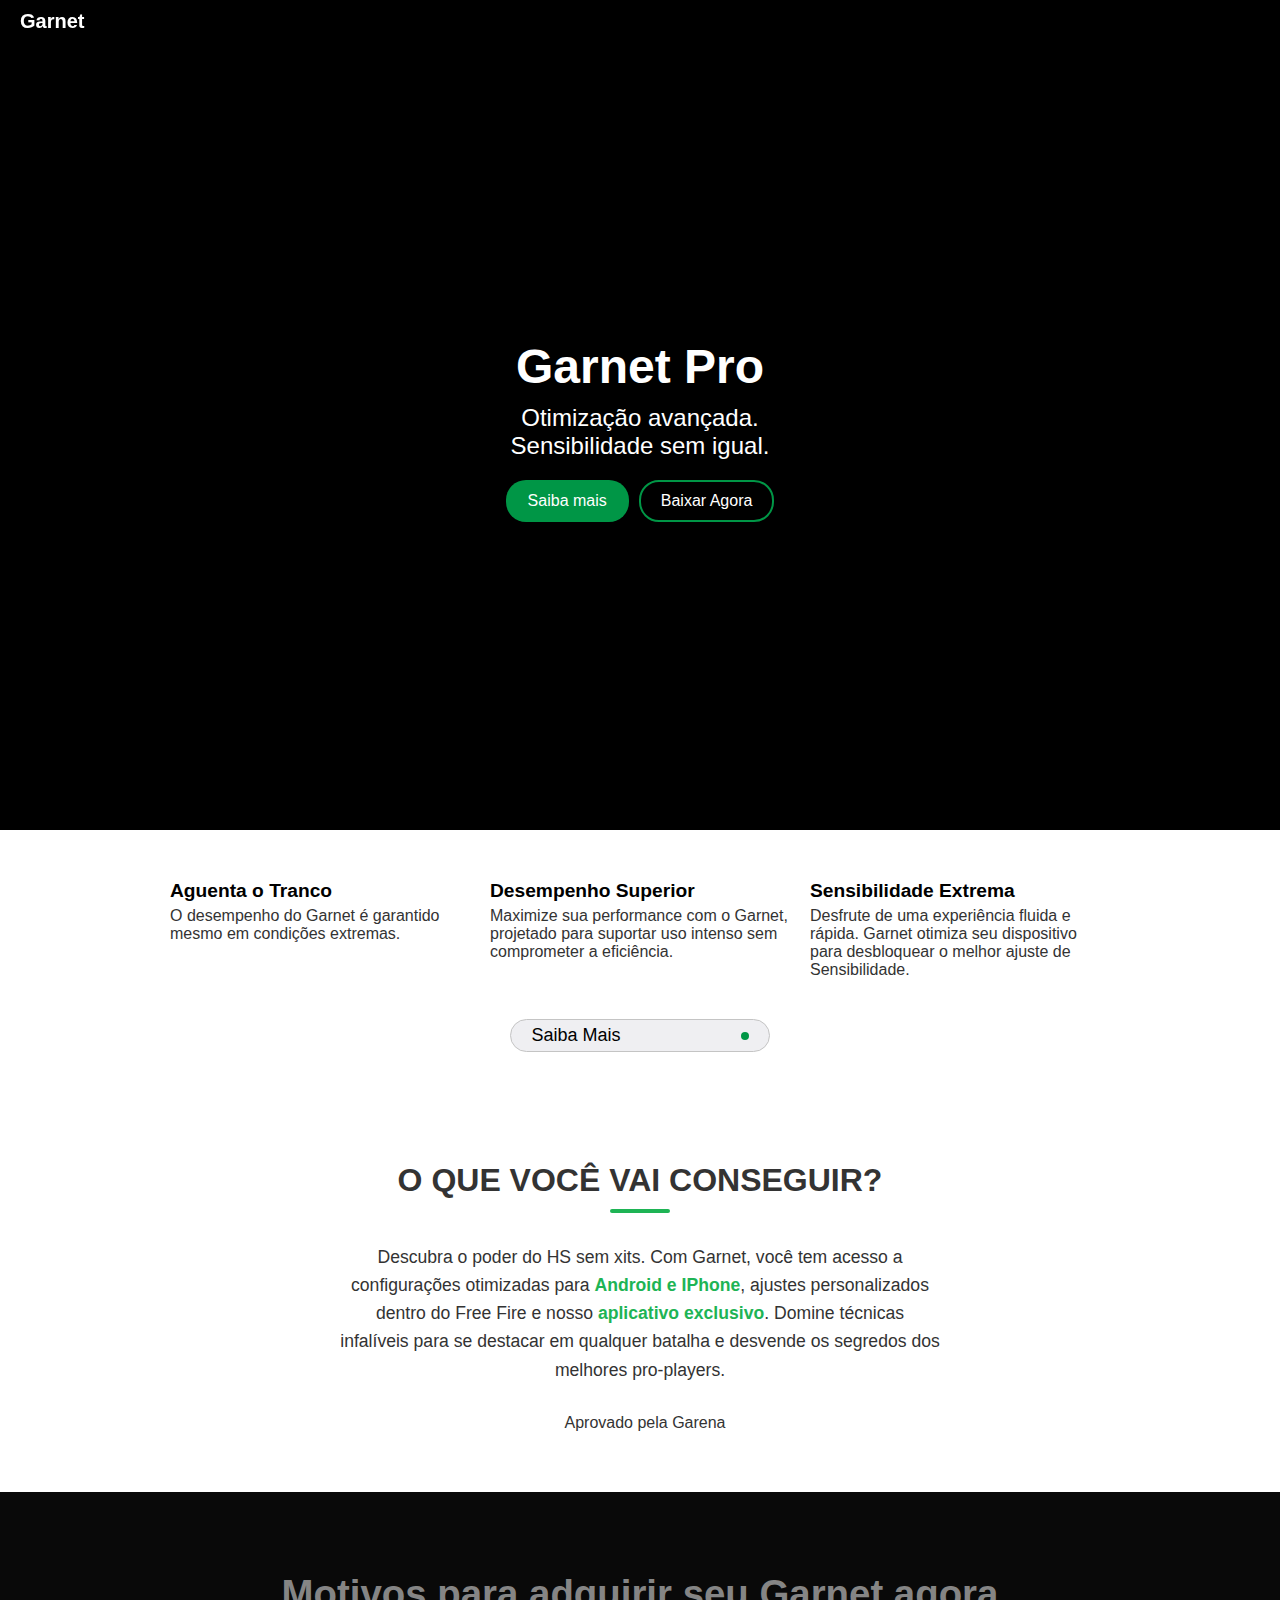
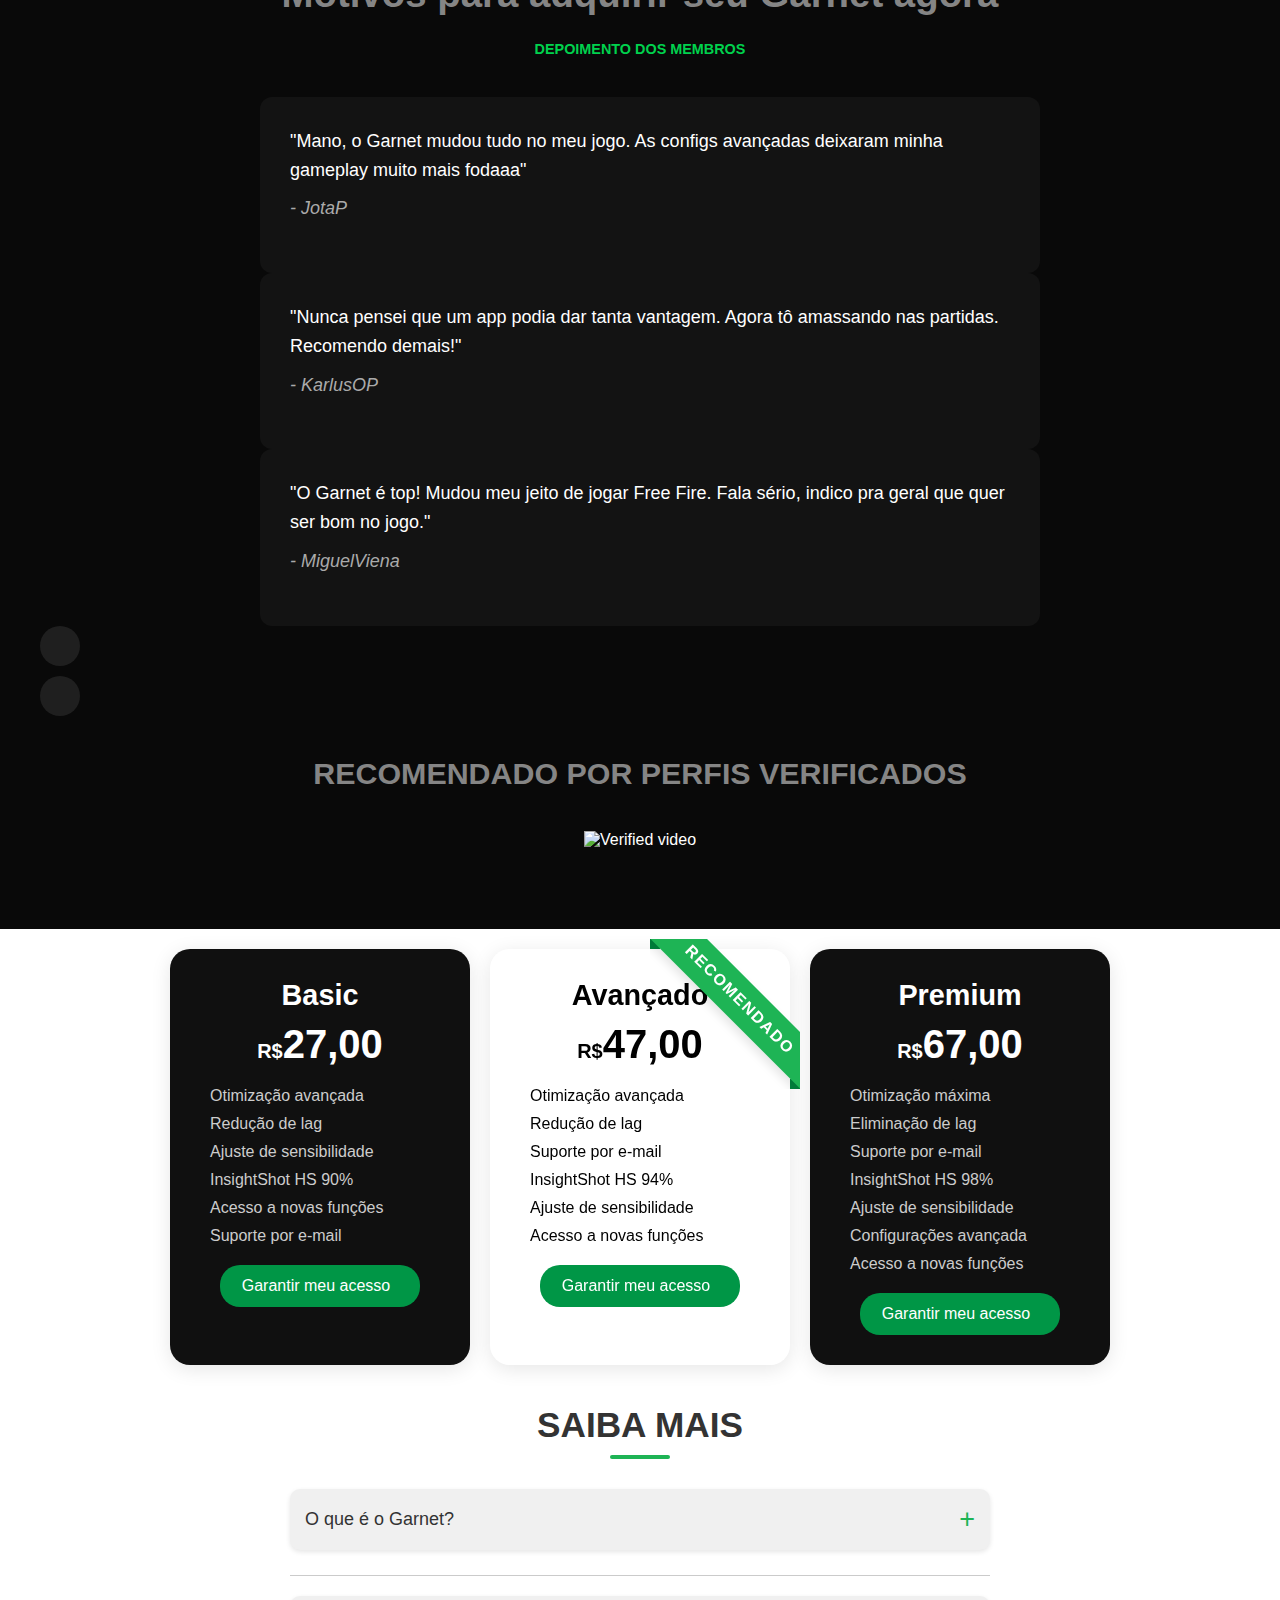
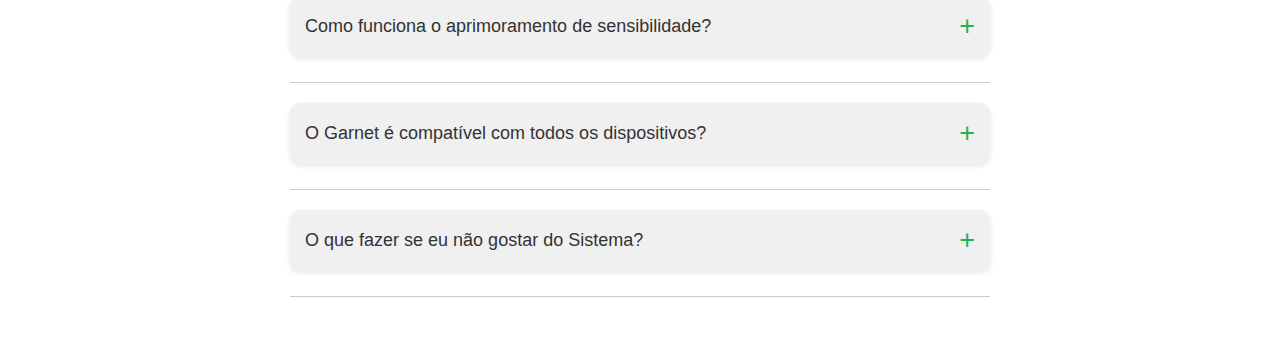
==== index.html @ 0c4d62c6 "." ====
<!DOCTYPE html>
<html lang="pt-BR">

<head>
    <meta charset="UTF-8">
    <meta name="viewport" content="width=device-width, initial-scale=1.0">
    <title>Garnet</title>
    <link rel="stylesheet" href="/css/styles.css">
    <script src="https://kit.fontawesome.com/cd363fe7f3.js" crossorigin="anonymous"></script>
    <script type="module" src="https://unpkg.com/ionicons@7.1.0/dist/ionicons/ionicons.esm.js"></script>
    <script nomodule src="https://unpkg.com/ionicons@7.1.0/dist/ionicons/ionicons.js"></script>
    <!-- Incluir jQuery -->
    <script src="https://ajax.googleapis.com/ajax/libs/jquery/3.6.0/jquery.min.js"></script>

    <!-- Incluir slick-carousel -->
    <link rel="stylesheet" type="text/css"
        href="https://cdnjs.cloudflare.com/ajax/libs/slick-carousel/1.8.1/slick.min.css" />
    <link rel="stylesheet" type="text/css"
        href="https://cdnjs.cloudflare.com/ajax/libs/slick-carousel/1.8.1/slick-theme.min.css" />
    <script type="text/javascript"
        src="https://cdnjs.cloudflare.com/ajax/libs/slick-carousel/1.8.1/slick.min.js"></script>

</head>

<body>
    <header class="header">
        <div class="logo">
            <a href="#hero">
                <p>Garnet</p>
            </a>

        </div>
        <nav class="nav">
            <a href="#pricing"><ion-icon name="bag-outline"></ion-icon></a>
        </nav>
    </header>

    <section class="hero" id="hero">
        <div class="hero-content">
            <h1>Garnet Pro</h1>
            <p>Otimização avançada. <br>Sensibilidade sem igual.</p>
            <div class="hero-buttons">
                <a href="#faq" class="btn primary">Saiba mais</a>
                <a href="#pricing" class="btn secondary">Baixar Agora</a>
            </div>
        </div>
        <div class="hero-image">
            <img src="/img/ip.png" alt="Garnet Pro">
        </div>
    </section>

    <section class="info" id="info">
        <div class="info-items">
            <div class="info-item">
                <ion-icon name="cube-outline"></ion-icon>
                <h3>Aguenta o Tranco</h3>
                <p>O desempenho do Garnet é garantido mesmo em condições extremas.</p>
            </div>
            <div class="info-item">
                <ion-icon name="game-controller-outline"></ion-icon>
                <h3>Desempenho Superior</h3>
                <p>Maximize sua performance com o Garnet, projetado para suportar uso intenso sem comprometer a
                    eficiência.</p>
            </div>
            <div class="info-item">
                <ion-icon name="speedometer-outline"></ion-icon>
                <h3>Sensibilidade Extrema</h3>
                <p>Desfrute de uma experiência fluida e rápida. Garnet otimiza seu dispositivo para desbloquear o melhor
                    ajuste de Sensibilidade.</p>
            </div>
        </div>
        <div class="btn-more-container">
            <a href="#faq" class="btn-more">Saiba Mais <ion-icon name="add-sharp"></ion-icon></a>
        </div>
    </section>

    <section class="about">
        <div class="about-content">
            <h2>O QUE VOCÊ VAI CONSEGUIR?</h2>
            <p>Descubra o poder do HS sem xits. Com Garnet, você tem acesso a configurações otimizadas para
                <span class="highlight">Android e IPhone</span>, ajustes personalizados dentro do Free Fire e nosso
                <span class="highlight">aplicativo exclusivo</span>. Domine técnicas infalíveis para se destacar em
                qualquer
                batalha e desvende os segredos dos melhores pro-players.
            </p>
            <div class="approval-badge">
                <ion-icon name="checkmark-circle-outline"></ion-icon>
                <span>Aprovado pela Garena</span>
            </div>
        </div>
    </section>

    <section class="testimonials">
        <h2 class="testimonial-title">Motivos para adquirir seu Garnet agora</h2>
        <h3 class="testimonial-subtitle">DEPOIMENTO DOS MEMBROS</h3>
        <div class="testimonials-container">
            <div class="testimonial">
                <div class="testimonial-content">
                    <p>"Mano, o Garnet mudou tudo no meu jogo. As configs avançadas deixaram minha gameplay muito mais fodaaa"</p>
                    <span class="author">- JotaP</span>
                </div>
            </div>
            <div class="testimonial">
                <div class="testimonial-content">
                    <p>"Nunca pensei que um app podia dar tanta vantagem. Agora tô amassando nas partidas. Recomendo demais!"</p>
                    <span class="author">- KarlusOP</span>
                </div>
            </div>
            <div class="testimonial">
                <div class="testimonial-content">
                    <p>"O Garnet é top! Mudou meu jeito de jogar Free Fire. Fala sério, indico pra geral que quer ser bom no jogo."</p>
                    <span class="author">- MiguelViena</span>
                </div>
            </div>
        </div>
        <div class="testimonial-navigation">
            <button class="prev"><ion-icon name="chevron-back-outline"></ion-icon></button>
            <button class="next"><ion-icon name="chevron-forward-outline"></ion-icon></button>
        </div>
        <h2 class="verified-recommendation">RECOMENDADO POR PERFIS VERIFICADOS</h2>
        <img src="/img/Animated-iPhone-mockup-[remix] (online-video-cutter.com).gif" alt="Verified video" class="verified-video">
    </section>
            
    <section class="pricing" id="pricing">
        <div class="pricing-container">
            <div class="pricing-card">
                <h3>Basic</h3>
                <p class="price"><span>R$</span>27,00</p>
                <ul>
                    <li><ion-icon name="checkmark-outline"></ion-icon> Otimização avançada</li>
                    <li><ion-icon name="checkmark-outline"></ion-icon> Redução de lag</li>
                    <li><ion-icon name="checkmark-outline"></ion-icon> Ajuste de sensibilidade</li>
                    <li><ion-icon name="checkmark-outline"></ion-icon> InsightShot HS 90%</li>
                    <li><ion-icon name="close-outline"></ion-icon> Acesso a novas funções</li>
                    <li><ion-icon name="close-outline"></ion-icon> Suporte por e-mail</li>
                </ul>
                <a href="#" class="btn">Garantir meu acesso <ion-icon name="arrow-forward-outline"></ion-icon></a>
            </div>
            <div class="pricing-card advanced">
                <span class="ribbon"></span>
                <h3>Avançado</h3>
                <p class="price"><span>R$</span>47,00</p>
                <ul>
                    <li><ion-icon name="checkmark-outline"></ion-icon> Otimização avançada</li>
                    <li><ion-icon name="checkmark-outline"></ion-icon> Redução de lag</li>
                    <li><ion-icon name="checkmark-outline"></ion-icon> Suporte por e-mail</li>
                    <li><ion-icon name="checkmark-outline"></ion-icon> InsightShot HS 94%</li>
                    <li><ion-icon name="checkmark-outline"></ion-icon> Ajuste de sensibilidade</li>
                    <li><ion-icon name="checkmark-outline"></ion-icon> Acesso a novas funções</li>
                </ul>
                <a href="#" class="btn">Garantir meu acesso <ion-icon name="arrow-forward-outline"></ion-icon></a>
            </div>
            <div class="pricing-card">
                <h3>Premium</h3>
                <p class="price"><span>R$</span>67,00</p>
                <ul>
                    <li><ion-icon name="checkmark-outline"></ion-icon> Otimização máxima</li>
                    <li><ion-icon name="checkmark-outline"></ion-icon> Eliminação de lag</li>
                    <li><ion-icon name="checkmark-outline"></ion-icon> Suporte por e-mail</li>
                    <li><ion-icon name="checkmark-outline"></ion-icon> InsightShot HS 98%</li>
                    <li><ion-icon name="checkmark-outline"></ion-icon> Ajuste de sensibilidade</li>
                    <li><ion-icon name="checkmark-outline"></ion-icon> Configurações avançada</li>
                    <li><ion-icon name="checkmark-outline"></ion-icon> Acesso a novas funções</li>
                </ul>
                <a href="#" class="btn">Garantir meu acesso <ion-icon name="arrow-forward-outline"></ion-icon></a>
            </div>
        </div>
    </section>

    <section class="faq" id="faq">
        <h2>SAIBA MAIS</h2>
        <div class="faq-item">
            <button class="faq-question">O que é o Garnet?<span class="icon">+</span></button>
            <div class="faq-answer">
                <p>O Garnet é um aplicativo projetado para melhorar o desempenho e a sensibilidade do seu dispositivo,
                    garantindo uma experiência de jogo mais suave e sem lags.</p>
            </div>
        </div>
        <div class="faq-item">
            <button class="faq-question">Como funciona o aprimoramento de sensibilidade?<span
                    class="icon">+</span></button>
            <div class="faq-answer">
                <p>O aprimoramento de sensibilidade ajusta as configurações do seu dispositivo para responder mais
                    rapidamente aos seus toques, proporcionando um controle mais preciso e fluido.</p>
            </div>
        </div>
        <div class="faq-item">
            <button class="faq-question">O Garnet é compatível com todos os dispositivos?<span
                    class="icon">+</span></button>
            <div class="faq-answer">
                <p>Sim, o Garnet foi desenvolvido para ser compatível com uma ampla gama de dispositivos, garantindo que
                    você possa aproveitar seus benefícios independentemente do hardware.</p>
            </div>
        </div>
        <div class="faq-item">
            <button class="faq-question">O que fazer se eu não gostar do Sistema?<span class="icon">+</span></button>
            <div class="faq-answer">
                <p>Você tem até 20 dias após a compra para testar todas as funcionalidades do aplicativo. Se não ficar
                    satisfeito por qualquer motivo, oferecemos reembolso total.</p>
            </div>
        </div>
    </section>

    <a href="#pricing" class="btn-buy-fix">Baixar Agora <ion-icon name="add-sharp"></ion-icon></a>

    <script src="/js/scripts.js"></script>
</body>

</html>
---- css/styles.css ----
* {
  margin: 0;
  padding: 0;
  box-sizing: border-box;
}

body {
  font-family: -apple-system, BlinkMacSystemFont, "Segoe UI", Roboto, "Helvetica Neue", Arial, sans-serif;
  color: #ffffff;
  background-color: #000000;
}

/* Scrollbar styles */
::-webkit-scrollbar {
  width: 9px;
  background-color: transparent;
}

::-webkit-scrollbar-thumb {
  background-color: #25d366;
  border-radius: 10px;
}

::-webkit-scrollbar-thumb:hover {
  background-color: #1eb455;
}

::-webkit-scrollbar-track {
  background-color: transparent;
  border-radius: 10px;
}


/* Header */
.header {
  display: flex;
  justify-content: space-between;
  align-items: center;
  padding: 10px 20px;
  background-color: #00000095;
  position: fixed;
  top: 0;
  width: 100%;
  z-index: 1000;
  backdrop-filter: blur(25px);
  -webkit-backdrop-filter: blur(25px);
}

.logo a {
  font-size: 20px;
  color: #ffffff;
  font-weight: 600;
  text-decoration: none;
}

.nav {
  display: flex;
  align-items: center;
}

.nav a {
  margin-left: 20px;
  text-decoration: none;
  color: #ffffff;
  font-size: 24px;
  transition: color 0.3s;
}

.nav a:hover {
  color: #4afe80;
}

/* Hero section */
.hero {
  display: flex;
  flex-direction: column;
  align-items: center;
  justify-content: center;
  height: 90vh;
  text-align: center;
  padding: 20px;
  margin-top: 20px;
}

.hero-content {
  z-index: 2;
  max-width: 100%;
}

.hero h1 {
  font-size: 3em;
  margin-bottom: 10px;
  margin-top: 30px;
}

.hero p {
  font-size: 1.5em;
  margin-bottom: 20px;
  max-width: 100%;
}

.hero-buttons {
  display: flex;
  gap: 10px;
  justify-content: center;
  margin-bottom: 10px;
}

.btn {
  display: flex;
  align-items: center;
  justify-content: center;
  padding: 10px 20px;
  border: 2px solid transparent;
  border-radius: 20px;
  color: #ffffff;
  text-decoration: none;
  font-size: 1em;
  transition: background-color 0.3s, border-color 0.3s;
  text-align: center;
}

.btn.primary {
  background-color: #009646;
}

.btn.primary:hover {
  background-color: #00843e;
}

.btn.secondary {
  background-color: transparent;
  border-color: #009646;
}

.btn.secondary:hover {
  background-color: #009646;
}

/* Hero image */
.hero-image {
  display: flex;
  justify-content: center;
  align-items: center;
  margin-top: 10px;
  width: 100%;
}

.hero-image img {
  max-width: 100%;
  height: auto;
}

/* Layout responsivo para desktop */
@media screen and (min-width: 448px) {
  .hero-image img {
    display: none;
  }
}

/* Adiciona um layout responsivo para telas menores */
@media screen and (max-width: 767px) {
  .hero {
    flex-direction: column;
    text-align: center;
  }

  .hero-content {
    width: 100%;
    text-align: center;
    padding: 0;
  }

  .hero-image {
    width: 50%;
    padding: 0;
    justify-content: center;
  }

  .hero-buttons {
    width: 100%;
    display: flex;
    justify-content: center;
    margin-top: 20px;
  }
}

/* Info section */
.info {
  background-color: #ffff;
  color: #000000;
  padding: 50px 20px;
  text-align: left;
}

.info-items {
  display: flex;
  flex-direction: column;
  align-items: flex-start;
  gap: 20px;
  margin-top: -10px;
  padding: 0px 20px;
}

@media screen and (min-width: 768px) {
  .info-items {
    flex-direction: row;
    justify-content: center;
  }
}

.info-item {
  display: flex;
  flex-direction: column;
  align-items: flex-start;
  text-align: left;
  max-width: 300px;
}

.info-item ion-icon {
  font-size: 2em;
  margin-bottom: 10px;
  color: #000000;
}

.info-item h3 {
  font-size: 1.2em;
  margin-bottom: 5px;
  color: #000000;
}

.info-item p {
  font-size: 1em;
  color: #333333;
}

.btn-more-container {
  display: flex;
  justify-content: center;
  margin-top: 40px;
}

.btn-more {
  display: flex;
  align-items: center;
  padding: 5px 20px;
  border: 1px solid #c4c4c4;
  border-radius: 32px;
  background-color: #efeff2;
  color: #000000;
  text-decoration: none;
  font-size: 18px;
  transition: background-color 0.3s, color 0.3s;
}

.btn-more ion-icon {
  margin-left: 120px;
  font-size: 34px;
  padding: 4px;
  background-color: #009646;
  border-radius: 50%;
  color: #ffff;
}

/* Price */
.pricing {
  background-color: #ffffff;
  padding: 20px 0;
  text-align: center;
}

.pricing-container {
  display: flex;
  flex-wrap: wrap;
  gap: 20px;
  justify-content: center;
}

.pricing-card {
  background-color: #101010;
  border-radius: 20px;
  box-shadow: 0 4px 20px rgba(0, 0, 0, 0.1);
  padding: 30px;
  max-width: 300px;
  width: 100%;
  text-align: center;
  color: #ffffff;
  transition: transform 0.3s, box-shadow 0.3s;
}

.pricing-card:hover {
  transform: translateY(-2px);
  box-shadow: 0 8px 30px rgba(0, 0, 0, 0.2);
}

.pricing-card h3 {
  font-size: 1.8em;
  margin-bottom: 10px;
}

.pricing-card .price {
  font-size: 2.5em;
  font-weight: 700;
  margin-bottom: 20px;
}

.pricing-card .price span {
  font-size: 0.5em;
}

.pricing-card ul {
  list-style: none;
  padding: 0;
  margin-bottom: 20px;
}

.pricing-card ul li {
  font-size: 1em;
  margin-bottom: 10px;
  color: #cccccc;
  display: flex;
  align-items: center;
}

.pricing-card ul li ion-icon {
  margin-right: 10px;
  font-size: 1.2em;
}

.pricing-card .btn {
  display: inline-flex;
  align-items: center;
  justify-content: center;
  padding: 10px 20px;
  border: 2px solid transparent;
  border-radius: 20px;
  color: #ffffff;
  background-color: #009646;
  text-decoration: none;
  font-size: 1em;
  transition: background-color 0.3s, border-color 0.3s;
}

.pricing-card .btn:hover {
  background-color: #00843e;
}

.pricing-card .btn ion-icon {
  margin-left: 8px;
  font-size: 1.2em;
}

/* Advanced Card Styles */
.pricing-card.advanced {
  position: relative;
  background: rgba(255, 255, 255, 0.1);
  backdrop-filter: blur(10px);
  -webkit-backdrop-filter: blur(10px);
}

.advanced .ribbon {
  position: absolute;
  top: -10px;
  right: -10px;
  width: 150px;
  height: 150px;
  display: flex;
  justify-content: center;
  align-items: center;
  overflow: hidden;
}

.advanced .ribbon::before {
  content: 'Recomendado';
  position: absolute;
  width: 150%;
  height: 40px;
  background: #1eb455;
  transform: rotate(45deg) translateY(-20px);
  display: flex;
  justify-content: center;
  align-items: center;
  text-transform: uppercase;
  font-weight: 600;
  color: #fff;
  letter-spacing: 0.1em;
  box-shadow: 0 5px 10px rgba(0, 0, 0, 0.1);
}

.advanced .ribbon::after {
  content: '';
  position: absolute;
  bottom: 0;
  right: 0;
  width: 10px;
  height: 10px;
  background: #00843e;
  z-index: -1;
  box-shadow: -140px -140px #00843e;
}

.pricing-card.advanced h3,
.pricing-card.advanced .price,
.pricing-card.advanced ul li {
  color: #000000;
}

@media screen and (max-width: 768px) {
  .pricing-container {
    flex-direction: column;
    align-items: center;
  }
}

.btn-buy-fix {
  position: fixed;
  bottom: 30px;
  left: 50%;
  transform: translateX(-50%) translateY(100px);
  display: flex;
  align-items: center;
  padding: 10px 20px;
  border: none;
  border-radius: 32px;
  background-color: #2e2e309a;
  color: #ffffff;
  text-decoration: none;
  font-size: 18px;
  text-wrap: nowrap;
  backdrop-filter: blur(25px);
  -webkit-backdrop-filter: blur(25px);
  z-index: 1000;
  transition: transform 0.3s ease-in-out, opacity 0.3s ease-in-out;
  opacity: 0;
}

.btn-buy-fix.visible {
  transform: translateX(-50%) translateY(0);
  opacity: 1;
}

.btn-buy-fix ion-icon {
  margin-left: 65px;
  font-size: 34px;
  padding: 4px;
  background-color: #009646;
  border-radius: 50%;
  color: #ffffff;
}

/*faq*/
.faq {
  color: #333;
  padding: 20px;
  text-align: left;
  margin: 0 auto;
  background: #fff;
}

.faq h2 {
  font-size: 2.2em;
  margin-bottom: 30px;
  text-align: center;
  color: #333;
  position: relative;
}

.faq h2::after {
  content: '';
  width: 60px;
  height: 4px;
  background-color: #1eb455;
  display: block;
  margin: 10px auto 0;
  border-radius: 2px;
}

.faq-item {
  margin-bottom: 20px;
  border-bottom: 1px solid #cbcbcb;
  padding-bottom: 15px;
  transition: all 0.3s ease;
}

.faq-question {
  background-color: #f0f0f0;
  border-radius: 10px;
  font-size: 18px;
  border: none;
  text-align: left;
  width: 100%;
  padding: 15px;
  cursor: pointer;
  display: flex;
  justify-content: space-between;
  align-items: center;
  color: #333;
  transition: all 0.3s, background-color 0.3s, box-shadow 0.3s;
  box-shadow: 0 2px 5px rgba(0, 0, 0, 0.1);
}

.faq-question:hover {
  background-color: #e9e9e9;
}

.faq-question .icon {
  font-size: 1.5em;
  transition: transform 0.3s, color 0.3s;
  color: #1eb455;
  margin-left: 10px;
}

.faq-question.active .icon {
  transform: rotate(45deg);
  color: #fff;
}

.faq-question.active {
  background-color: #1eb455;
  color: #fff;
  box-shadow: 0 4px 15px rgba(0, 0, 0, 0.2);
}

.faq-answer {
  max-height: 0;
  overflow: hidden;
  font-size: 1.1em;
  color: #666;
  margin-top: 10px;
  padding: 0 20px;
  line-height: 1.6;
  transition: max-height 0.3s ease-out, padding 0.3s ease-out;
}

.faq-answer p {
  margin: 0;
}

.faq-item.active .faq-answer {
  max-height: 2000px;
  padding: 10px 20px 20px;
}

@media screen and (min-width: 928px) {
  .faq {
    padding: 20px 290px;
  }
}

/*about*/
.about {
  background-color: #ffffff;
  color: #333;
  padding: 40px 20px;
  text-align: center;
}

.about-content {
  max-width: 90%;
  margin: 0 auto;
}

.about h2 {
  font-size: 2.2em;
  margin-bottom: 30px;
  position: relative;
}

.about h2::after {
  content: '';
  width: 60px;
  height: 4px;
  background-color: #1eb455;
  display: block;
  margin: 10px auto 0;
  border-radius: 2px;
}

.about p {
  font-size: 16px;
  line-height: 1.6;
  margin-bottom: 30px;
}

@media (min-width: 768px) {
  .about {
    padding: 60px 20px;
  }

  .about-content {
    max-width: 600px;
  }

  .about h2 {
    font-size: 2em;
  }

  .about p {
    font-size: 1.1em;
  }
}

.highlight {
  color: #1eb455;
  font-weight: bold;
}

.approval-badge {
  display: flex;
  align-items: center;
  justify-content: center;
  margin-top: 20px;
}

.approval-badge ion-icon {
  font-size: 24px;
  margin-right: 10px;
  color: #1eb455;
}

/*testimonials*/
.testimonials {
  background-color: #090909;
  color: #fff;
  padding: 80px 20px;
  text-align: center;
}

.testimonial-title {
  font-size: 2.4em;
  margin-bottom: 25px;
  color: #858585;
}

.testimonial-subtitle {
  font-size: 0.9em;
  margin-bottom: 40px;
  color: #00d24d;
}

.testimonials-container {
  max-width: 800px;
  margin: 0 auto;
}

.testimonial {
  background-color: #131313;
  padding: 30px;
  border-radius: 12px;
  text-align: left;
  position: relative;
  overflow: hidden;
  transition: transform 0.3s ease;
  margin-left: 20px;
}

.testimonial-content {
  font-size: 18px;
  line-height: 1.6;
  margin-bottom: 20px;
}

.testimonial .author {
  display: block;
  font-style: italic;
  margin-top: 10px;
  color: #aaa;
}

.testimonial-navigation button {
  margin-left: 20px;
  background-color: rgba(82, 82, 82, 0.3);
  border: none;
  color: #fff;
  font-size: 25px;
  width: 40px;
  height: 40px;
  cursor: pointer;
  border-radius: 50%;
  text-align: center;
  display: flex;
  justify-content: center;
  align-items: center;
  transition: background-color 0.3s ease;
  margin-bottom: 10px;
}

.testimonial-navigation button:hover {
  background-color: rgba(37, 37, 37, 0.5);
}

@media (max-width: 768px) {
  .testimonial {
    padding: 20px;
    margin-right: 20px;
  }

  .testimonial-title,
  .testimonial-subtitle {
    text-align: left;
    margin-left: 10px;
  }
}

.verified-recommendation {
  margin-top: 40px;
  font-size: 1.9em;
  color: #858585;
  text-align: center;
}

.verified-video {
  margin-top: 40px;
  max-width: 100%;
  
}
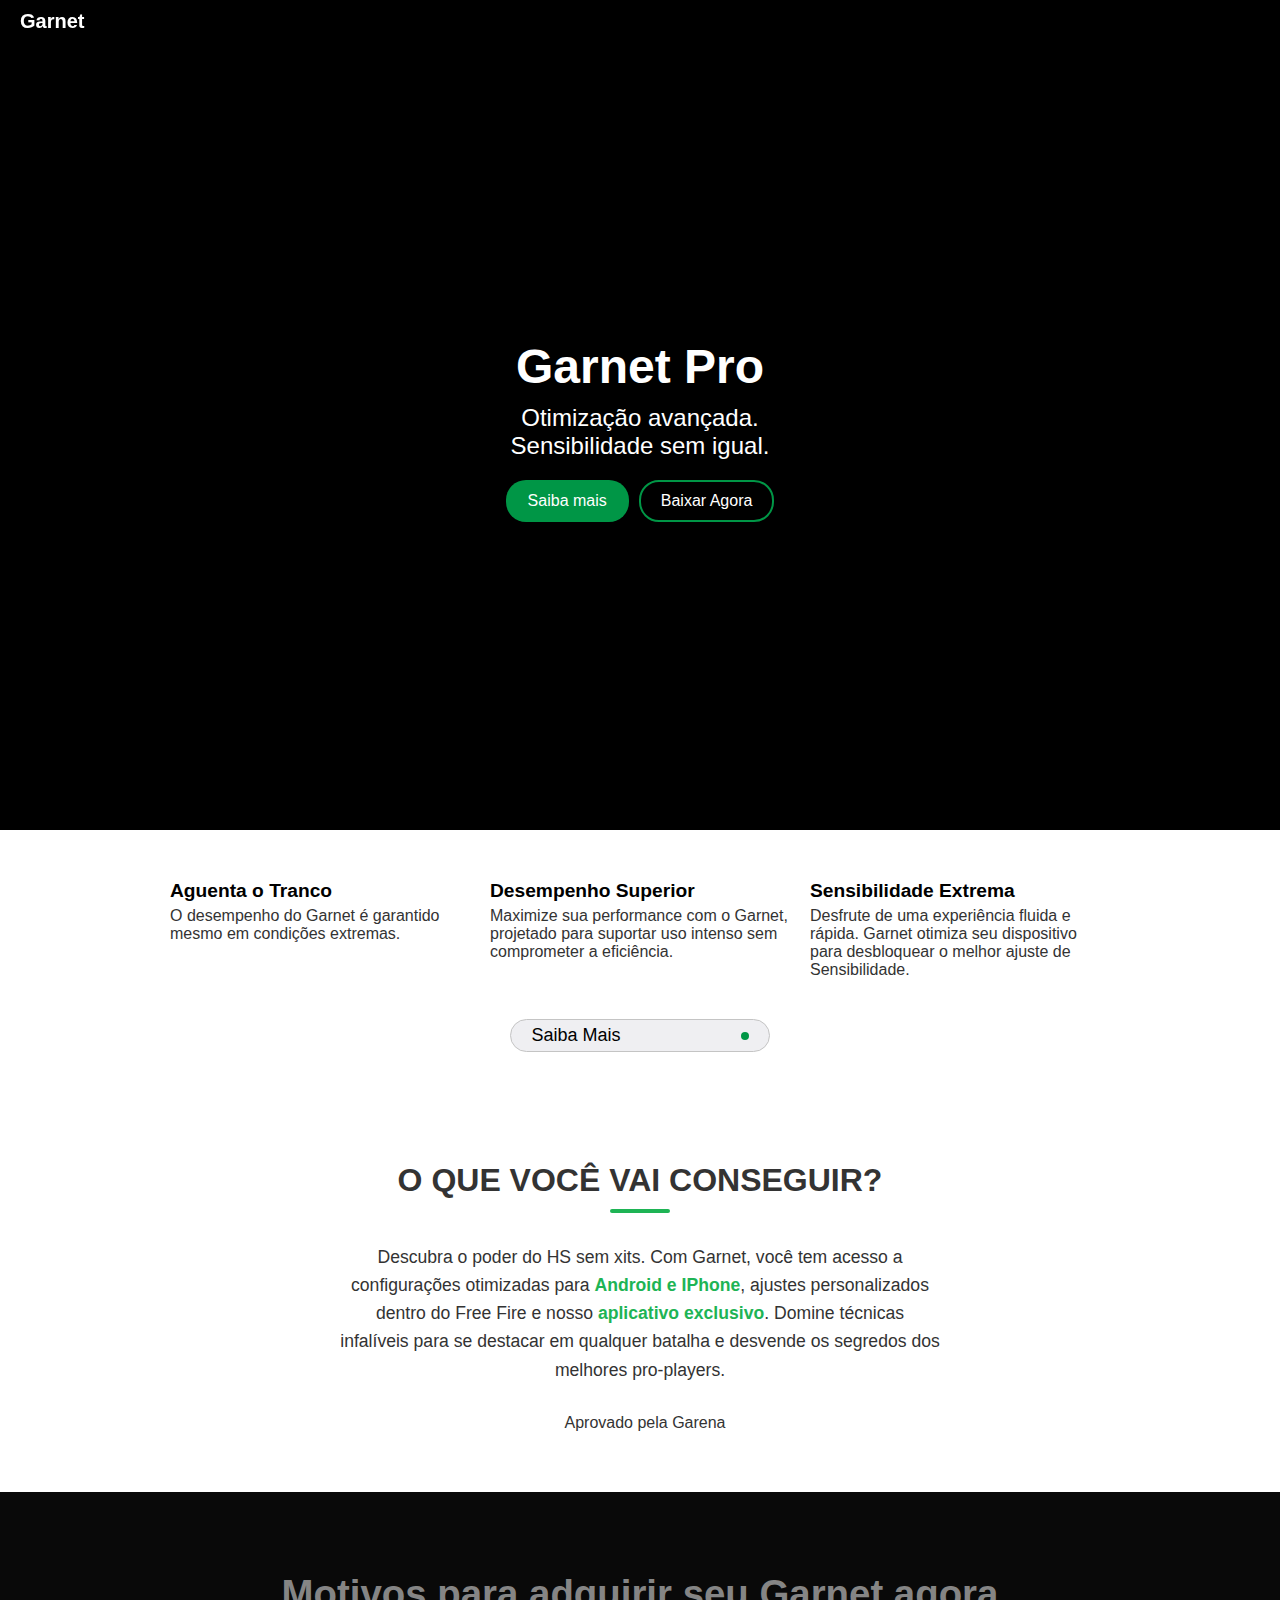
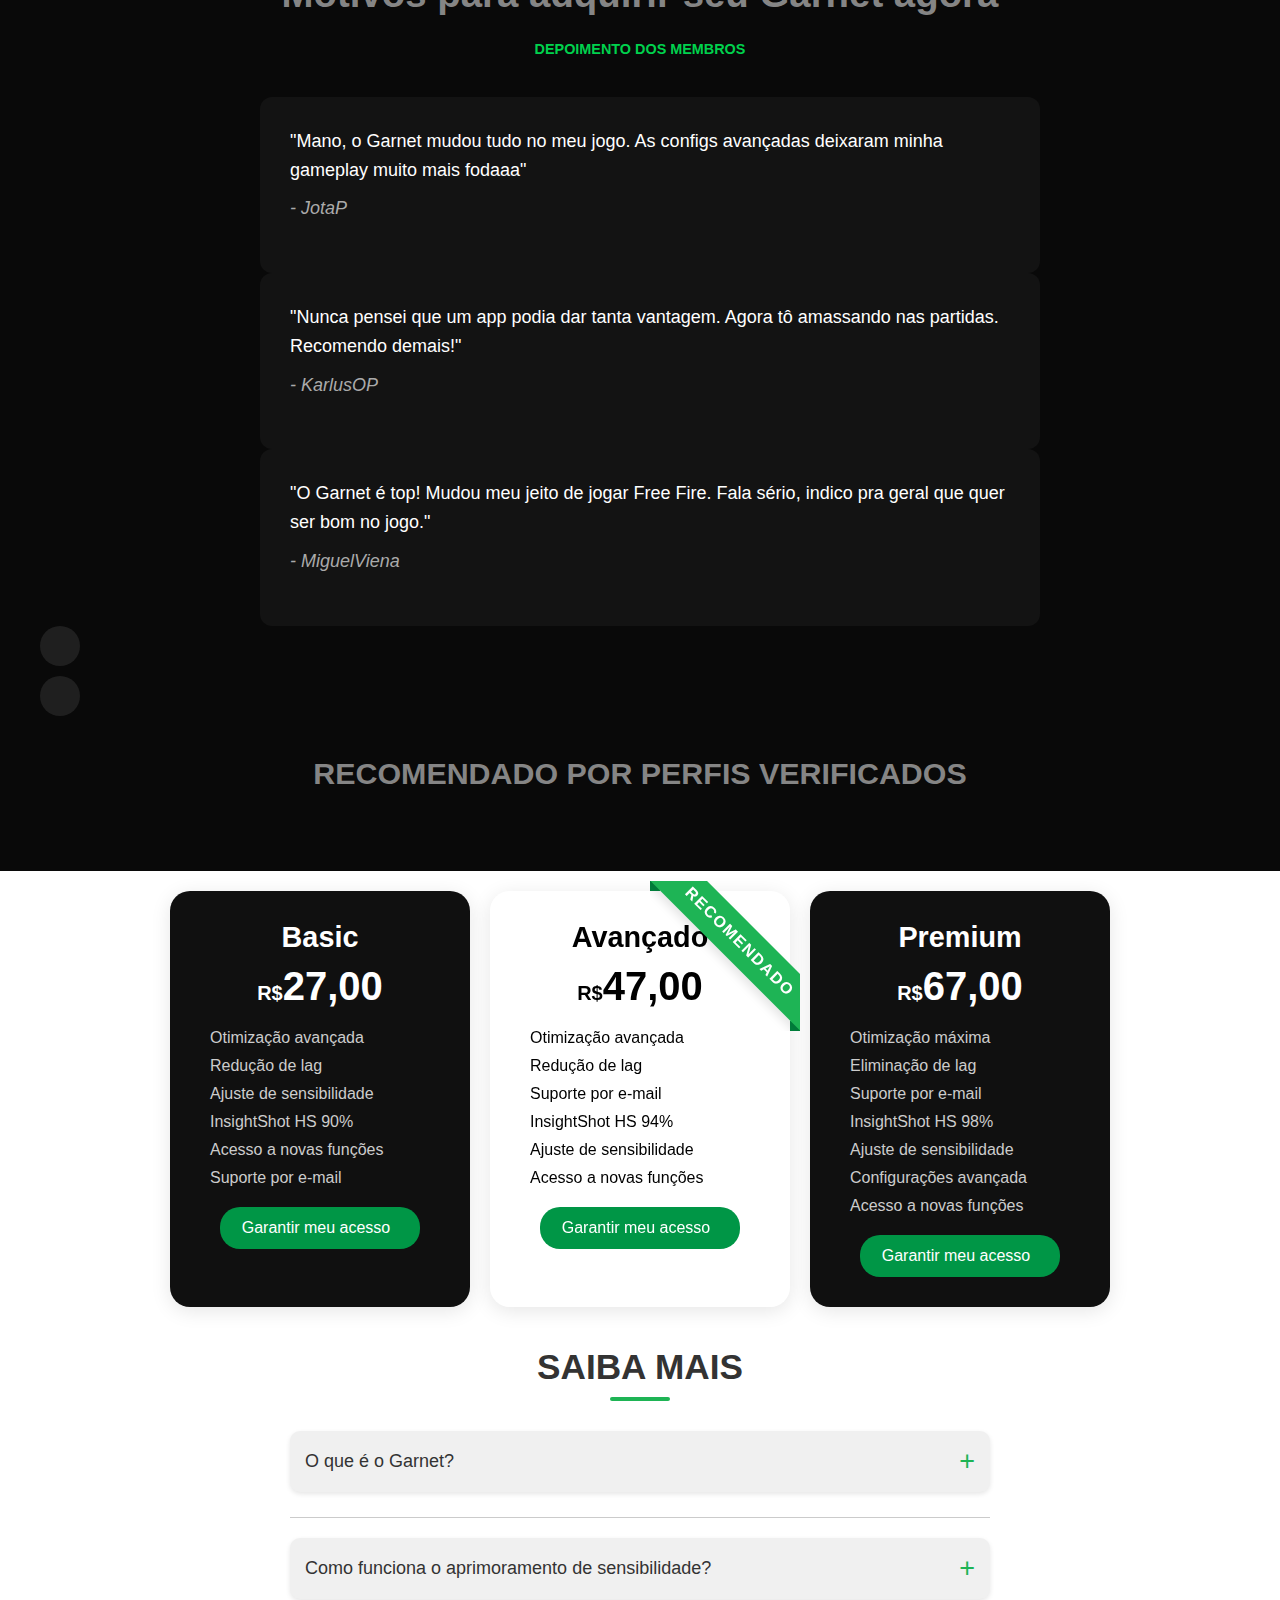
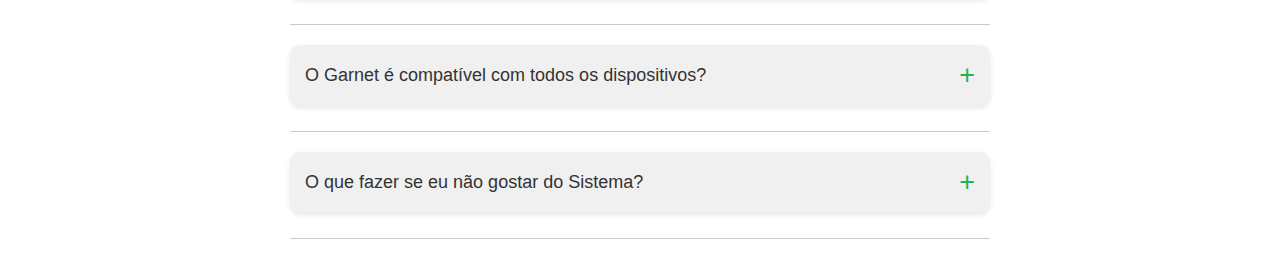
==== commit 0856debd: "." ====
--- a/index.html
+++ b/index.html
@@ -96,19 +96,22 @@
         <div class="testimonials-container">
             <div class="testimonial">
                 <div class="testimonial-content">
-                    <p>"Mano, o Garnet mudou tudo no meu jogo. As configs avançadas deixaram minha gameplay muito mais fodaaa"</p>
+                    <p>"Mano, o Garnet mudou tudo no meu jogo. As configs avançadas deixaram minha gameplay muito mais
+                        fodaaa"</p>
                     <span class="author">- JotaP</span>
                 </div>
             </div>
             <div class="testimonial">
                 <div class="testimonial-content">
-                    <p>"Nunca pensei que um app podia dar tanta vantagem. Agora tô amassando nas partidas. Recomendo demais!"</p>
+                    <p>"Nunca pensei que um app podia dar tanta vantagem. Agora tô amassando nas partidas. Recomendo
+                        demais!"</p>
                     <span class="author">- KarlusOP</span>
                 </div>
             </div>
             <div class="testimonial">
                 <div class="testimonial-content">
-                    <p>"O Garnet é top! Mudou meu jeito de jogar Free Fire. Fala sério, indico pra geral que quer ser bom no jogo."</p>
+                    <p>"O Garnet é top! Mudou meu jeito de jogar Free Fire. Fala sério, indico pra geral que quer ser
+                        bom no jogo."</p>
                     <span class="author">- MiguelViena</span>
                 </div>
             </div>
@@ -118,9 +121,12 @@
             <button class="next"><ion-icon name="chevron-forward-outline"></ion-icon></button>
         </div>
         <h2 class="verified-recommendation">RECOMENDADO POR PERFIS VERIFICADOS</h2>
-        <img src="/img/Animated-iPhone-mockup-[remix] (online-video-cutter.com).gif" alt="Verified video" class="verified-video">
-    </section>
-            
+    </section>
+        <div class="verified-video-container">
+            <img src="/img/Animated-iPhone-mockup-[remix] (online-video-cutter.com).gif" alt="Verified video"
+                class="verified-video">
+        </div>
+
     <section class="pricing" id="pricing">
         <div class="pricing-container">
             <div class="pricing-card">
--- a/css/styles.css
+++ b/css/styles.css
@@ -700,6 +700,7 @@
     text-align: left;
     margin-left: 10px;
   }
+  
 }
 
 .verified-recommendation {
@@ -709,8 +710,16 @@
   text-align: center;
 }
 
+.verified-video-container {
+  overflow: hidden;
+  display: flex;
+  justify-content: center;
+  align-items: center; 
+  background-color: #090909;
+}
+
 .verified-video {
-  margin-top: 40px;
-  max-width: 100%;
-  
-}+  max-width: none;
+  height: 60%;
+  margin-top: -25px;
+}
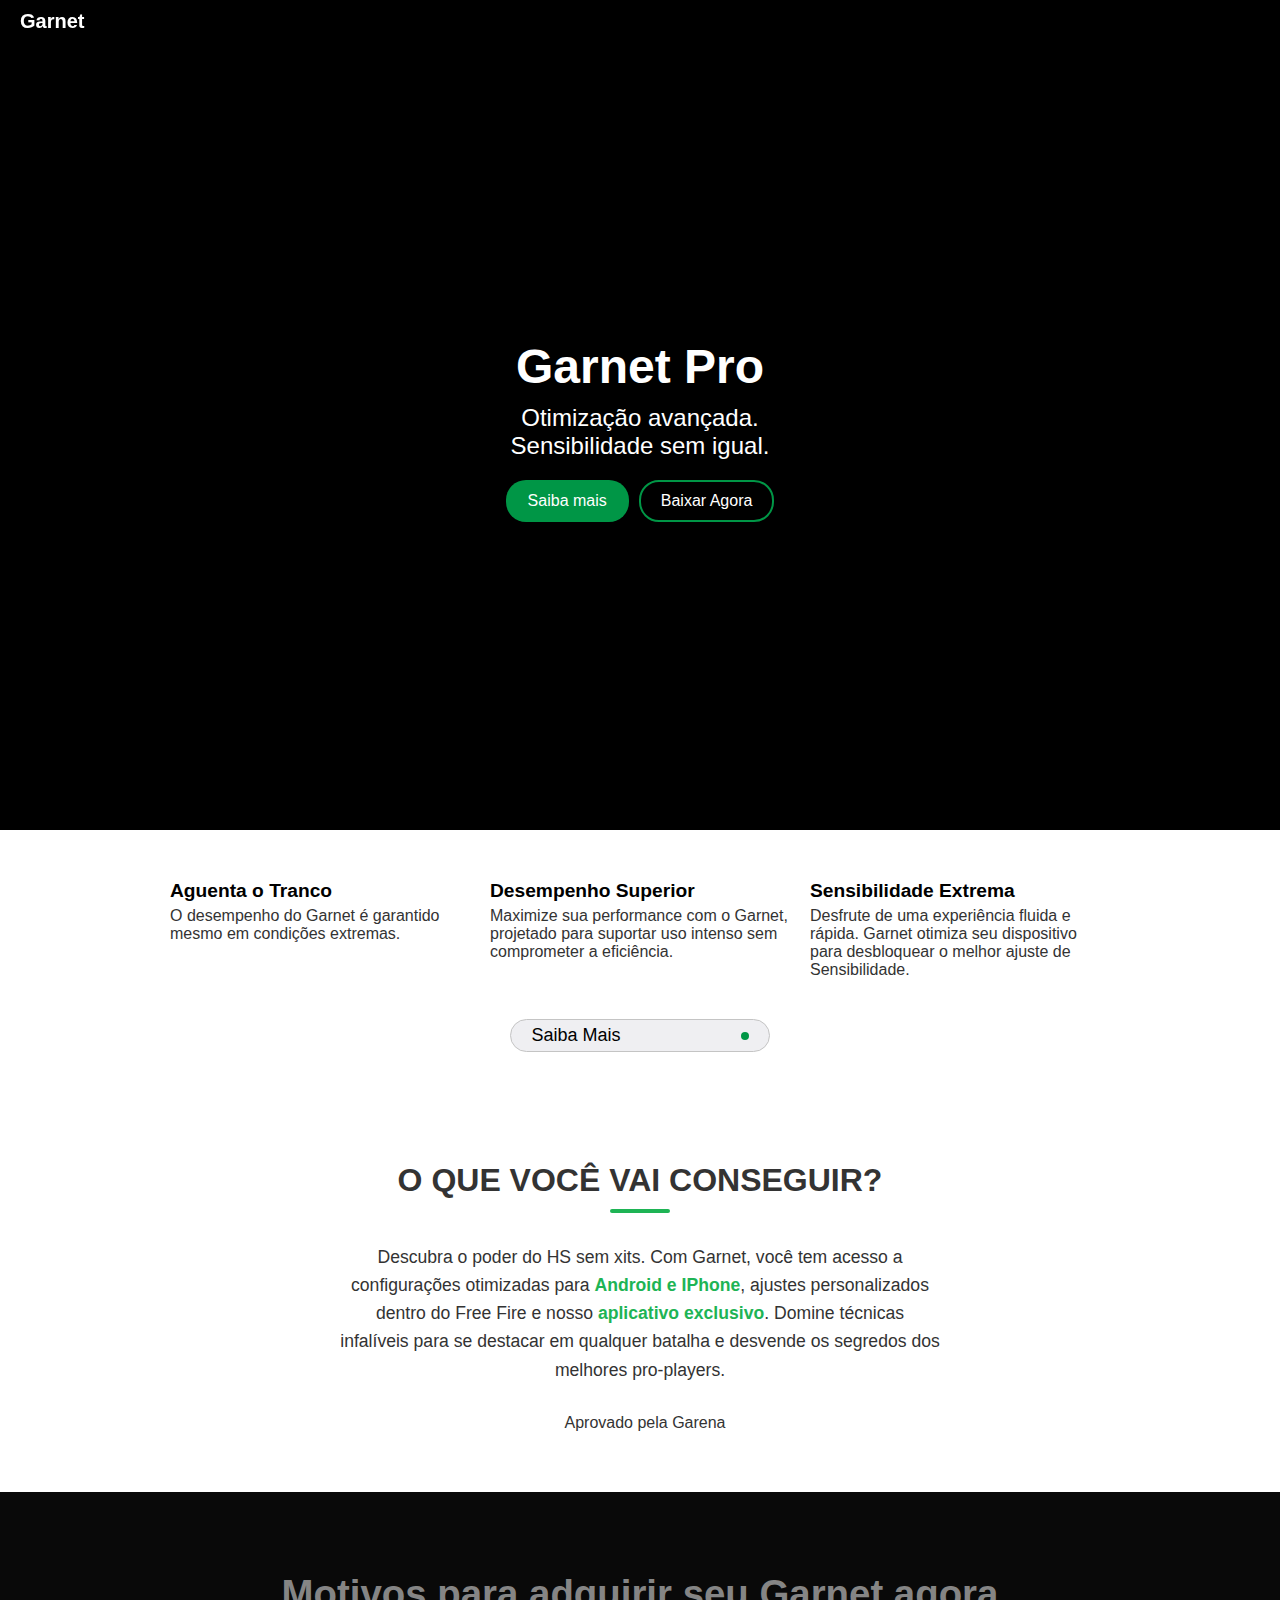
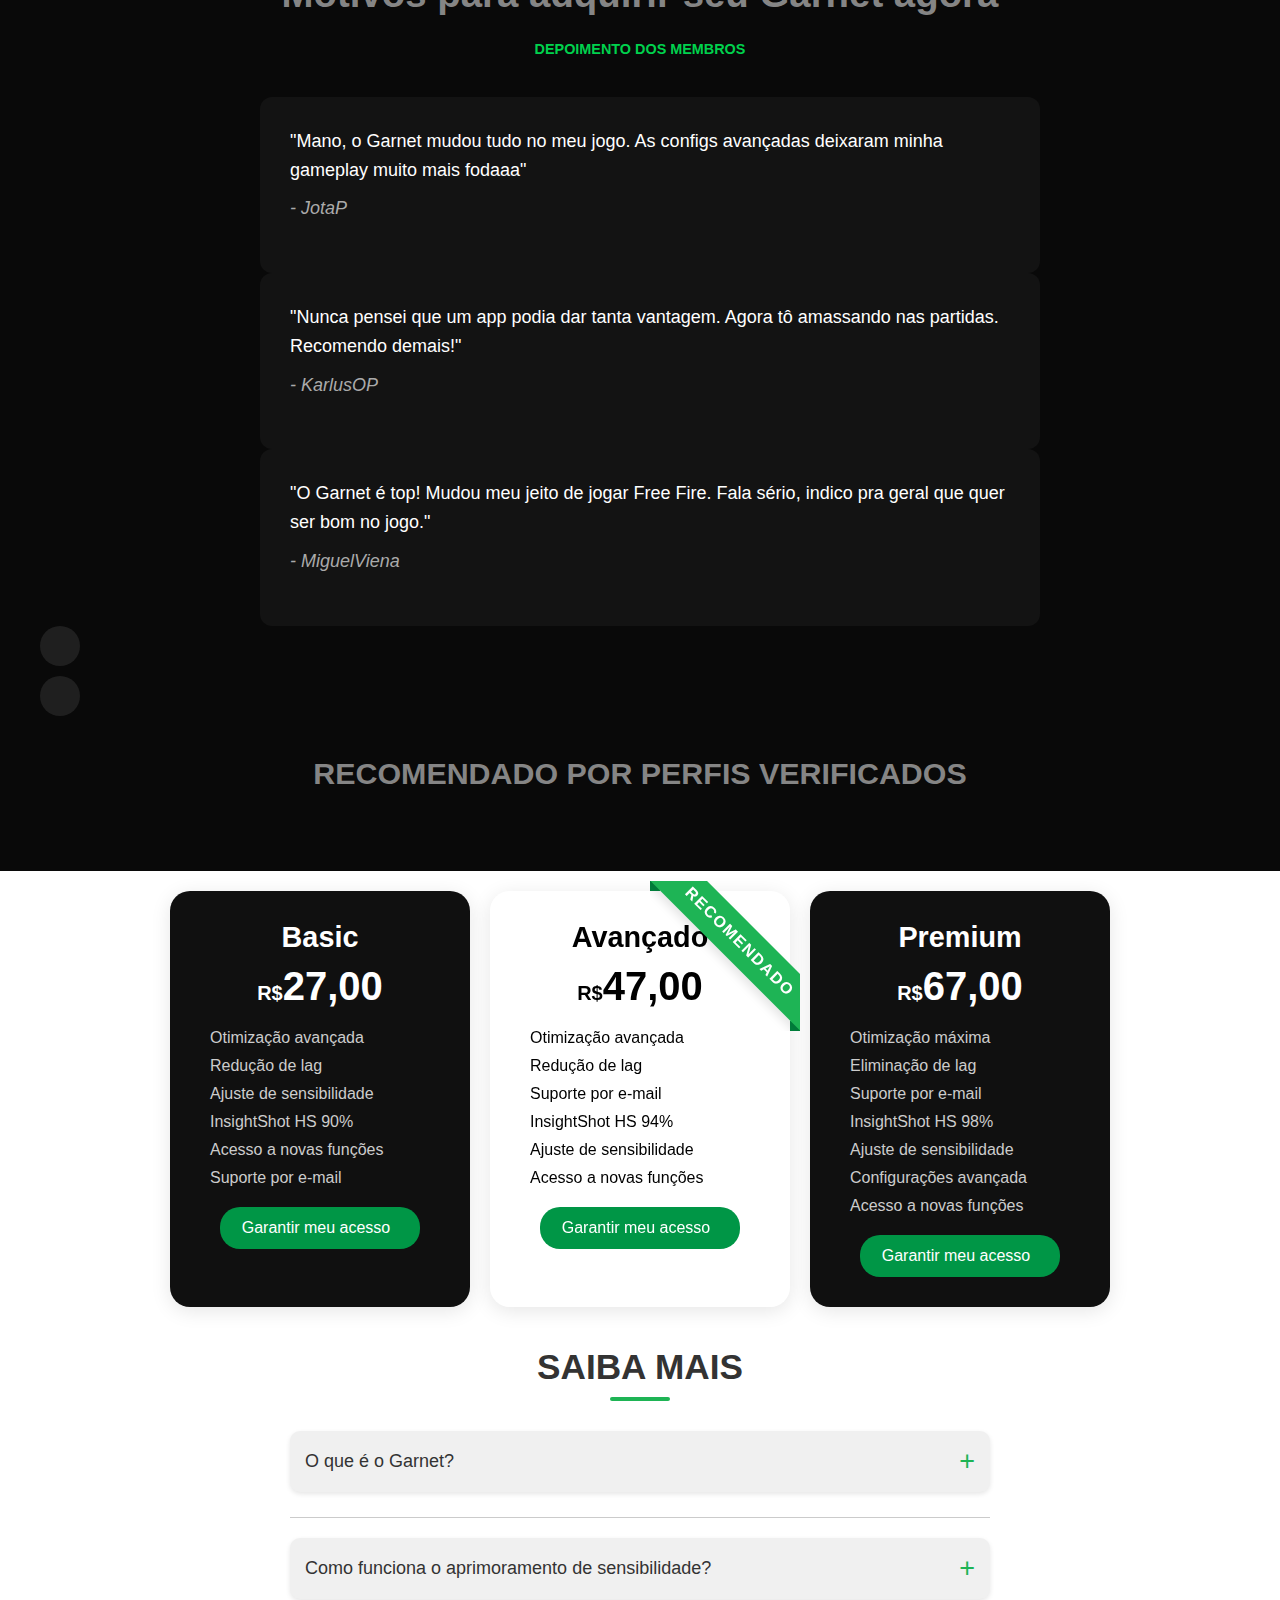
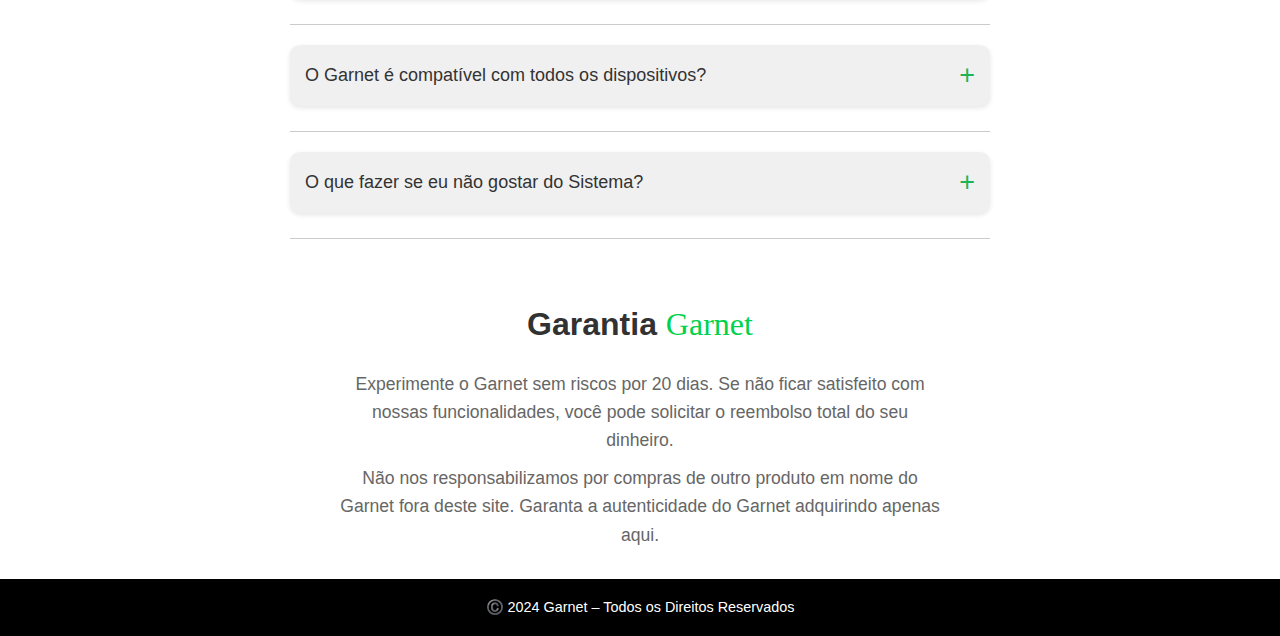
==== commit 1e77e43b: "." ====
--- a/index.html
+++ b/index.html
@@ -122,10 +122,10 @@
         </div>
         <h2 class="verified-recommendation">RECOMENDADO POR PERFIS VERIFICADOS</h2>
     </section>
-        <div class="verified-video-container">
-            <img src="/img/Animated-iPhone-mockup-[remix] (online-video-cutter.com).gif" alt="Verified video"
-                class="verified-video">
-        </div>
+    <div class="verified-video-container">
+        <img src="/img/Animated-iPhone-mockup-[remix] (online-video-cutter.com).gif" alt="Verified video"
+            class="verified-video">
+    </div>
 
     <section class="pricing" id="pricing">
         <div class="pricing-container">
@@ -207,6 +207,22 @@
         </div>
     </section>
 
+    <section class="guarantee" id="guarantee">
+        <div class="guarantee-content">
+            <h2 class="guarantee-title">Garantia <span class="garnet">Garnet</span></h2>
+            <p>Experimente o Garnet sem riscos por 20 dias. Se não ficar satisfeito com nossas funcionalidades,
+                você pode solicitar o reembolso total do seu dinheiro.</p>
+            <p class="piracy-text">Não nos responsabilizamos por compras de outro produto em nome do Garnet fora deste
+                site. Garanta a autenticidade do Garnet adquirindo apenas aqui.</p>
+        </div>
+
+    </section>
+
+
+    <footer class="footer">
+        <p class="footer-text">©️ 2024 Garnet – Todos os Direitos Reservados</p>
+    </footer>
+
     <a href="#pricing" class="btn-buy-fix">Baixar Agora <ion-icon name="add-sharp"></ion-icon></a>
 
     <script src="/js/scripts.js"></script>
--- a/css/styles.css
+++ b/css/styles.css
@@ -1,3 +1,5 @@
+@import url('https://fonts.googleapis.com/css2?family=Permanent+Marker&display=swap');
+
 * {
   margin: 0;
   padding: 0;
@@ -577,7 +579,7 @@
 }
 
 .about p {
-  font-size: 16px;
+  font-size: 15px;
   line-height: 1.6;
   margin-bottom: 30px;
 }
@@ -723,3 +725,61 @@
   height: 60%;
   margin-top: -25px;
 }
+
+.guarantee {
+  background-color: #ffffff;
+  padding: 20px 20px;
+  text-align: center;
+}
+
+.guarantee-content {
+  max-width: 600px;
+  margin: 0 auto;
+}
+
+.guarantee-title {
+  font-size: 2em;
+  color: #323232;
+  margin-bottom: 20px;
+  padding: 7px;
+
+}
+
+.guarantee-content p {
+  font-size: 1.1em;
+  line-height: 1.6;
+  color: #666;
+  margin-bottom: 10px;
+}
+
+.garnet {
+  color: #00d24d;
+  font-family: "Permanent Marker", cursive;
+  font-weight: 400;
+  font-style: normal;
+
+}
+
+.piracy-text {
+  font-size: 1em;
+  line-height: 1.6;
+  color: #666;
+  max-width: 600px;
+  margin: 0 auto;
+}
+
+
+.footer {
+  background-color: #000000;
+  color: #fff;
+  text-align: center;
+  padding: 20px 0;
+  bottom: 0;
+  left: 0;
+  width: 100%;
+}
+
+.footer-text {
+  font-size: 0.9em;
+  margin: 0;
+}
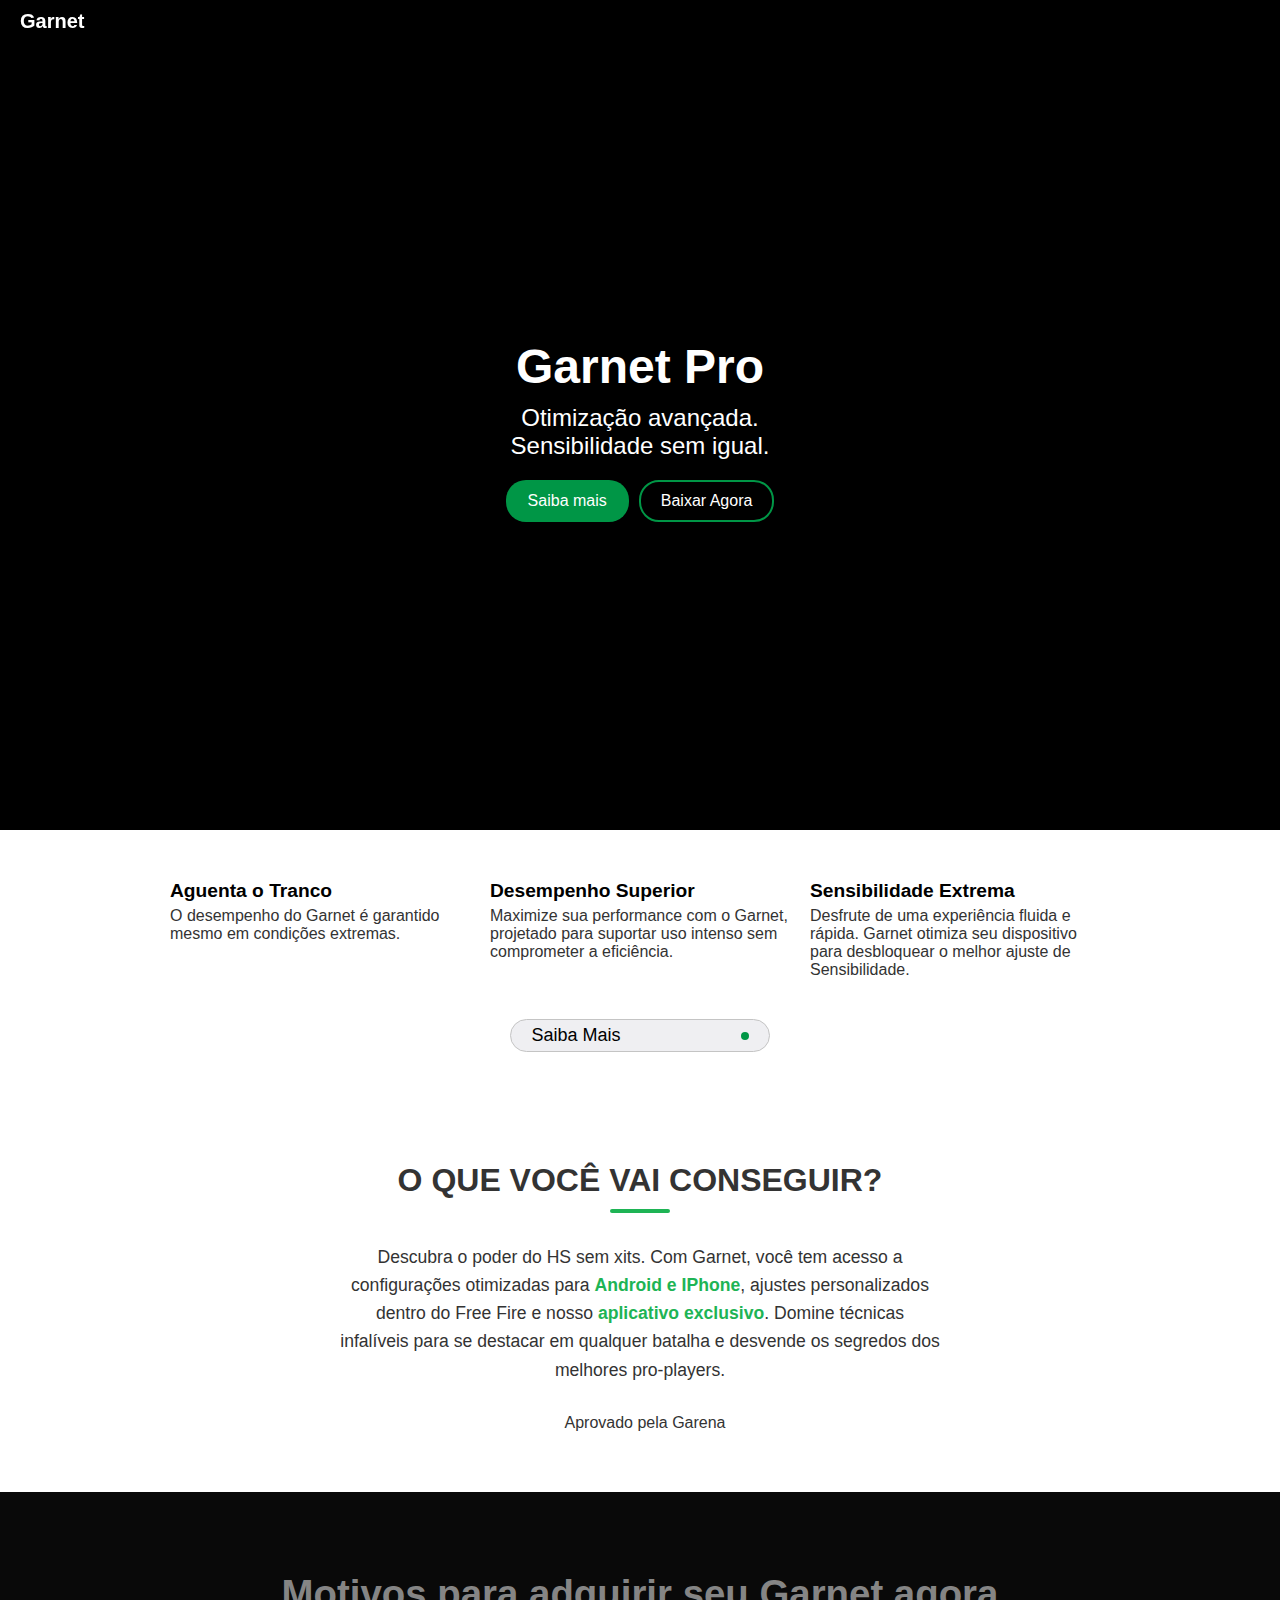
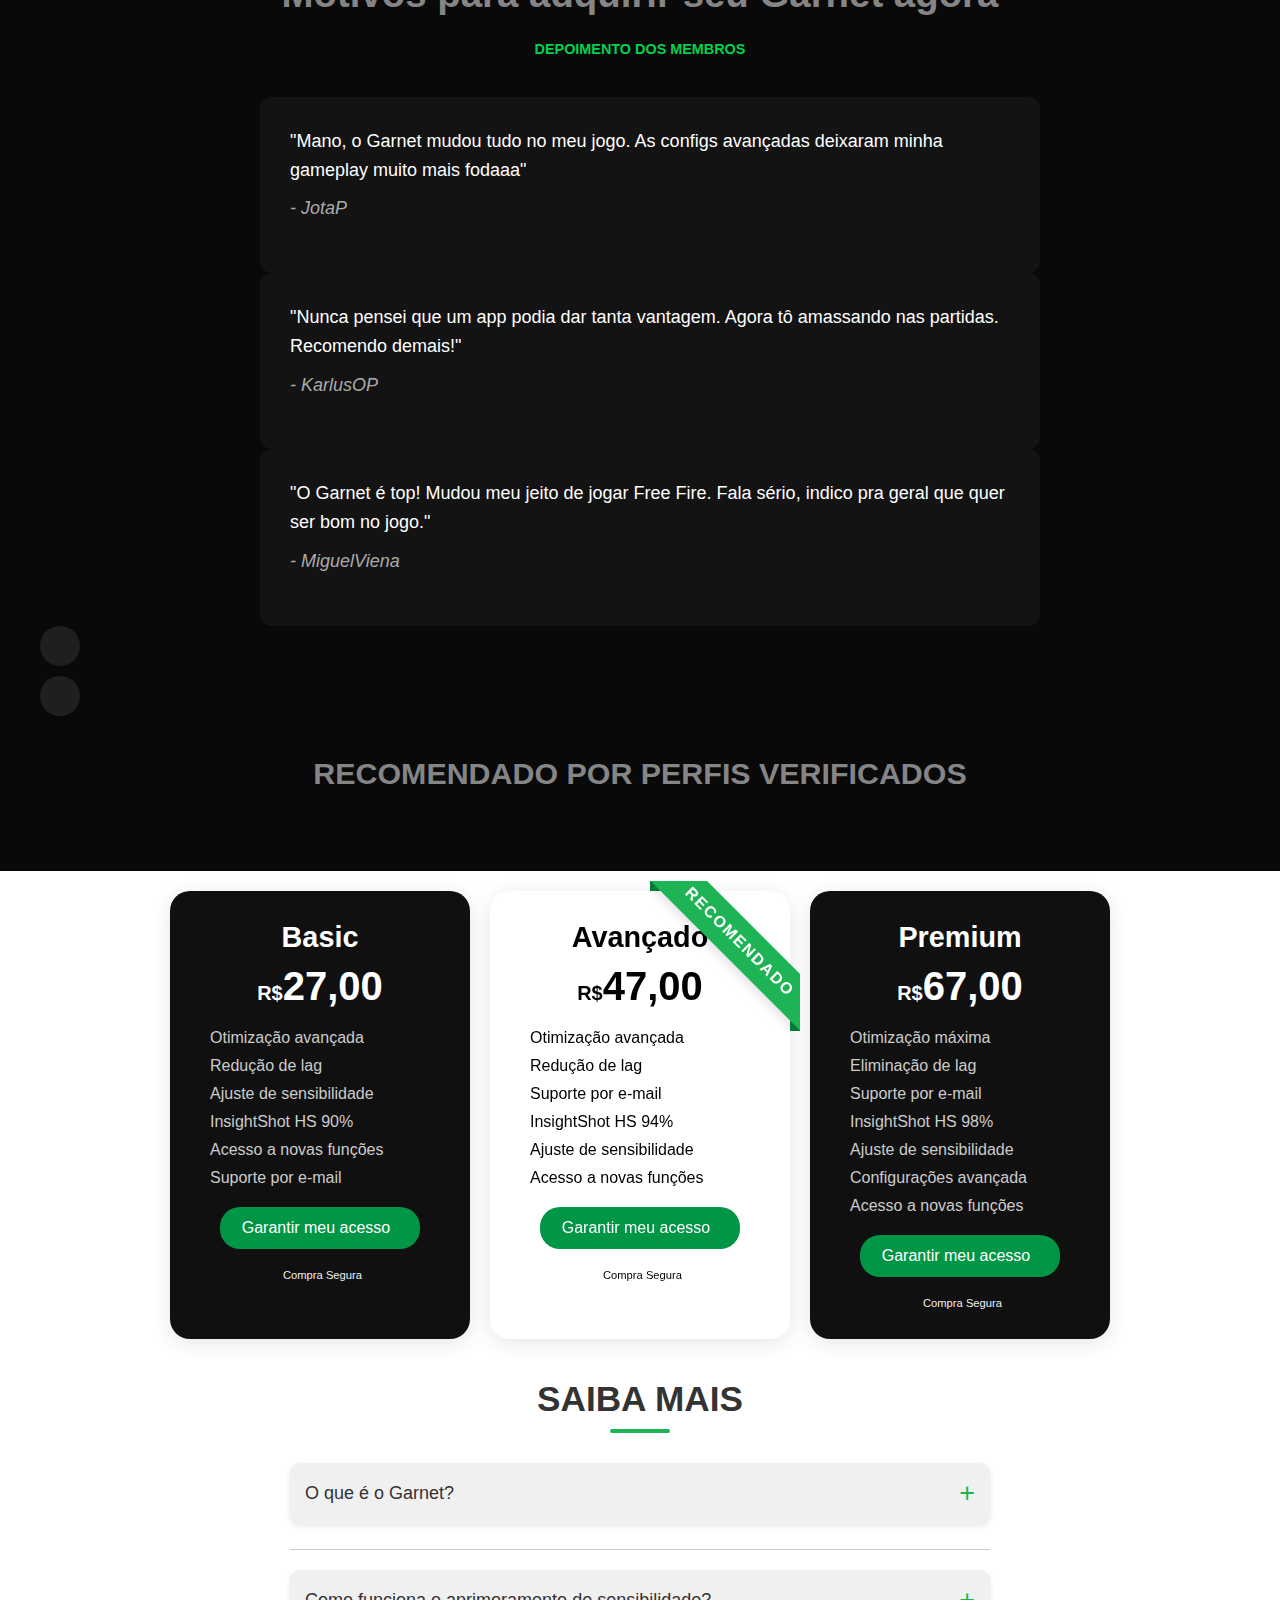
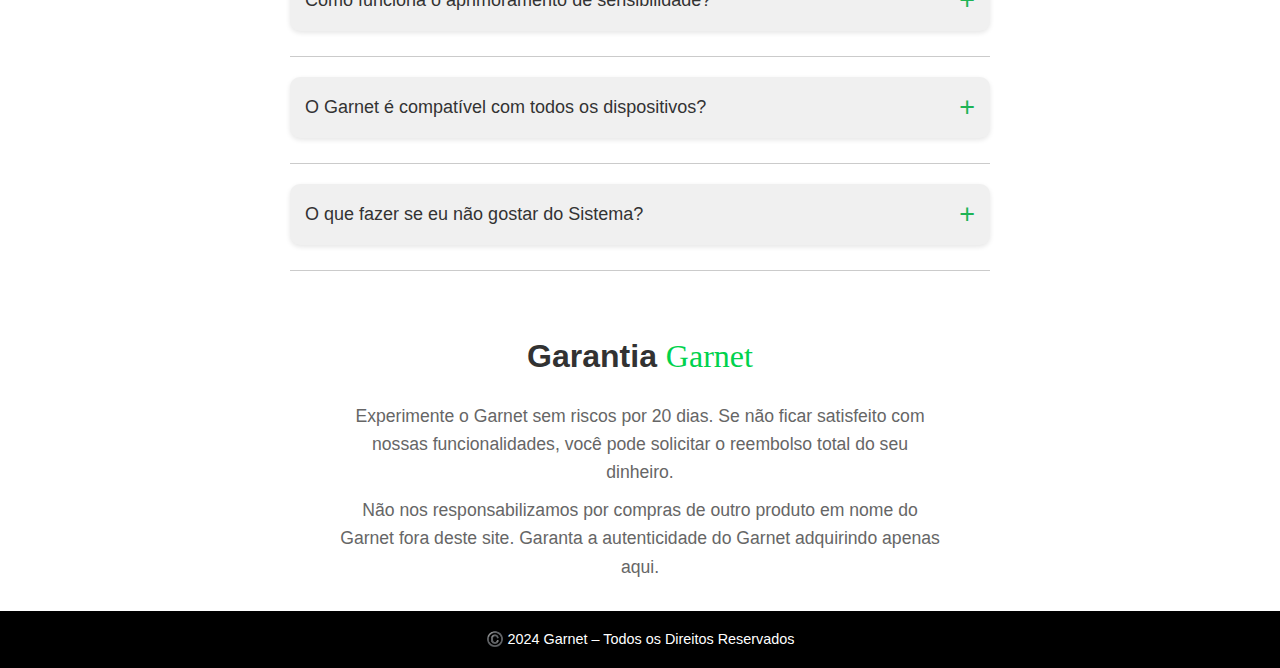
==== commit 64272d88: "." ====
--- a/index.html
+++ b/index.html
@@ -141,6 +141,9 @@
                     <li><ion-icon name="close-outline"></ion-icon> Suporte por e-mail</li>
                 </ul>
                 <a href="#" class="btn">Garantir meu acesso <ion-icon name="arrow-forward-outline"></ion-icon></a>
+                <div class="btn-additional-info">
+                    <ion-icon name="shield-checkmark-outline"></ion-icon> Compra Segura<br>
+                </div>
             </div>
             <div class="pricing-card advanced">
                 <span class="ribbon"></span>
@@ -155,6 +158,9 @@
                     <li><ion-icon name="checkmark-outline"></ion-icon> Acesso a novas funções</li>
                 </ul>
                 <a href="#" class="btn">Garantir meu acesso <ion-icon name="arrow-forward-outline"></ion-icon></a>
+                <div class="btn-additional-info" style="color: black;">
+                    <ion-icon name="shield-checkmark-outline"></ion-icon> Compra Segura<br>
+                </div>
             </div>
             <div class="pricing-card">
                 <h3>Premium</h3>
@@ -169,6 +175,10 @@
                     <li><ion-icon name="checkmark-outline"></ion-icon> Acesso a novas funções</li>
                 </ul>
                 <a href="#" class="btn">Garantir meu acesso <ion-icon name="arrow-forward-outline"></ion-icon></a>
+                <div class="btn-additional-info">
+                    <ion-icon name="shield-checkmark-outline"></ion-icon> Compra Segura<br>
+
+                </div>
             </div>
         </div>
     </section>
--- a/css/styles.css
+++ b/css/styles.css
@@ -405,6 +405,23 @@
 .pricing-card.advanced .price,
 .pricing-card.advanced ul li {
   color: #000000;
+}
+
+.btn-additional-info {
+  margin-top: 20px;
+  z-index: 10;
+  font-size: 0.7em;
+  text-align: center;
+  justify-content: center;
+  align-items: center;
+  display: flex;
+  color: #efeff2;
+}
+
+.btn-additional-info ion-icon {
+  margin-right: 5px;
+  font-size: 1.2em;
+  flex-shrink: 0;
 }
 
 @media screen and (max-width: 768px) {
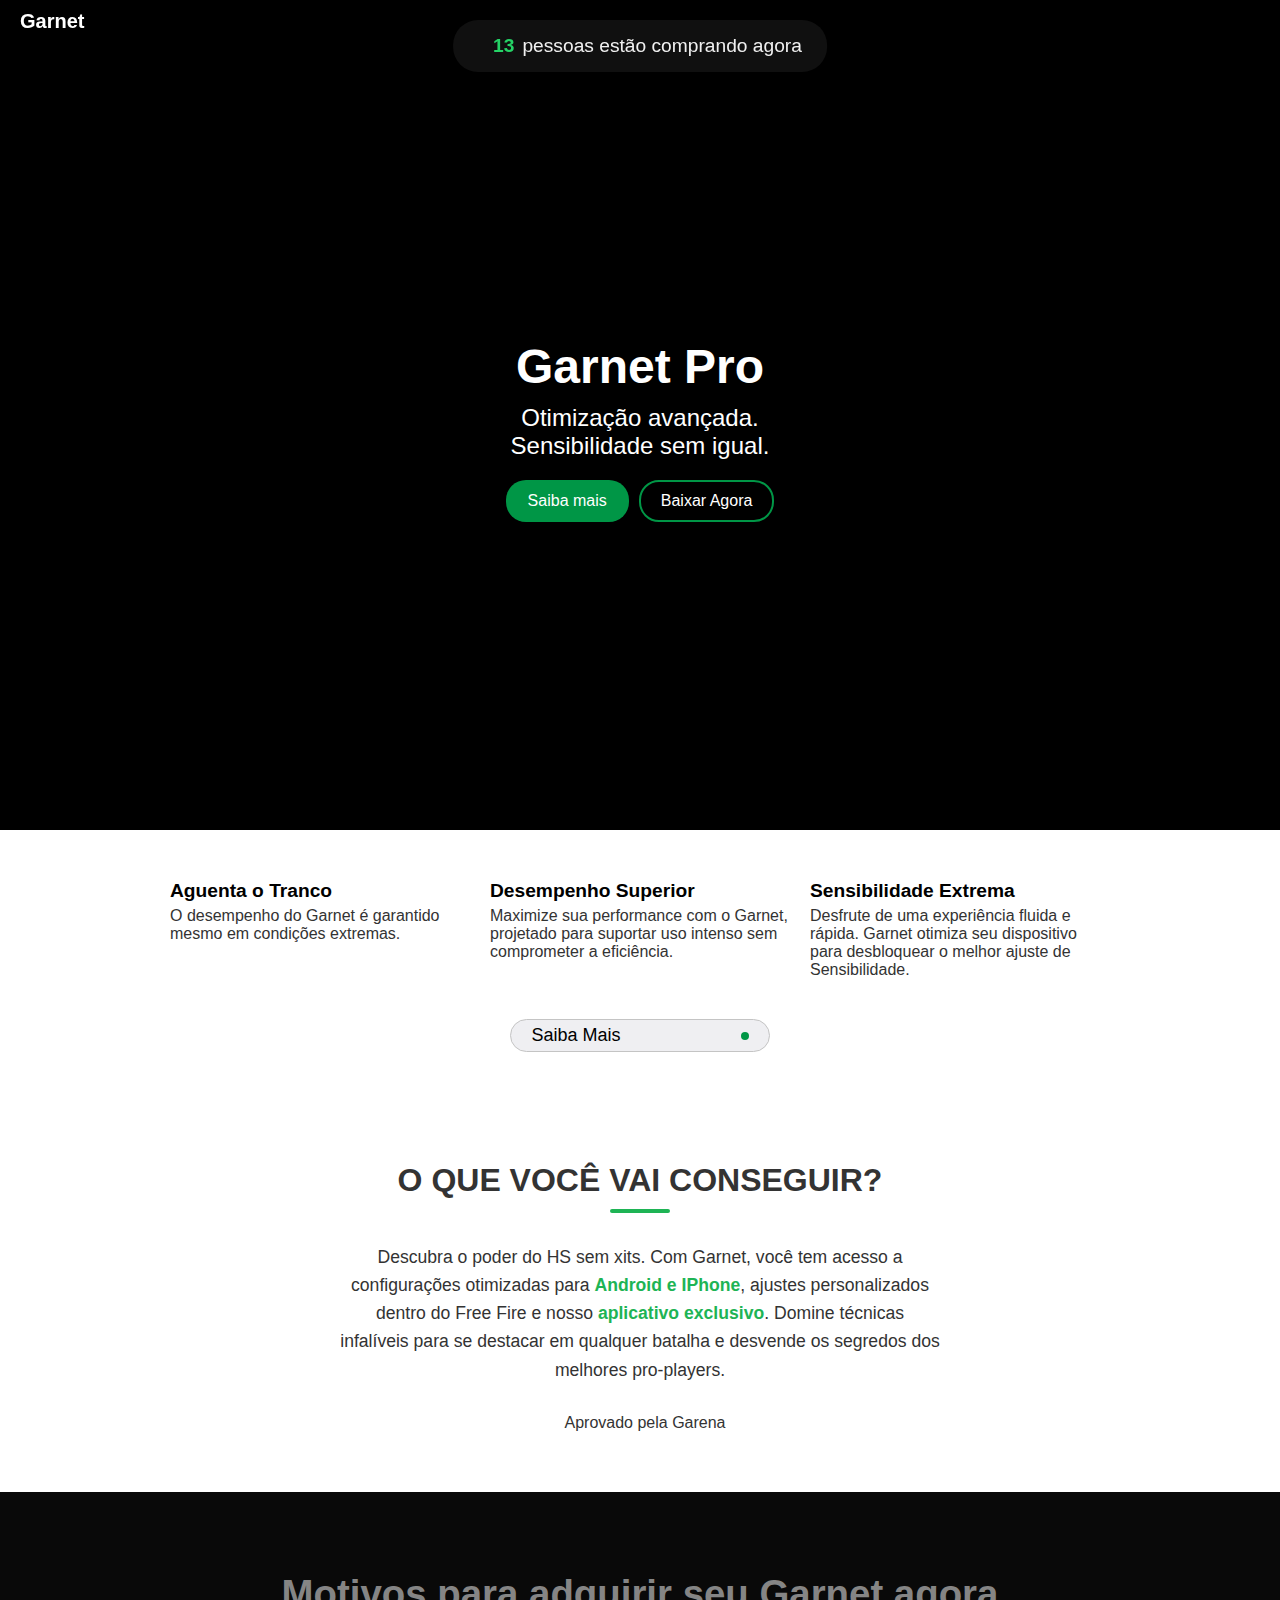
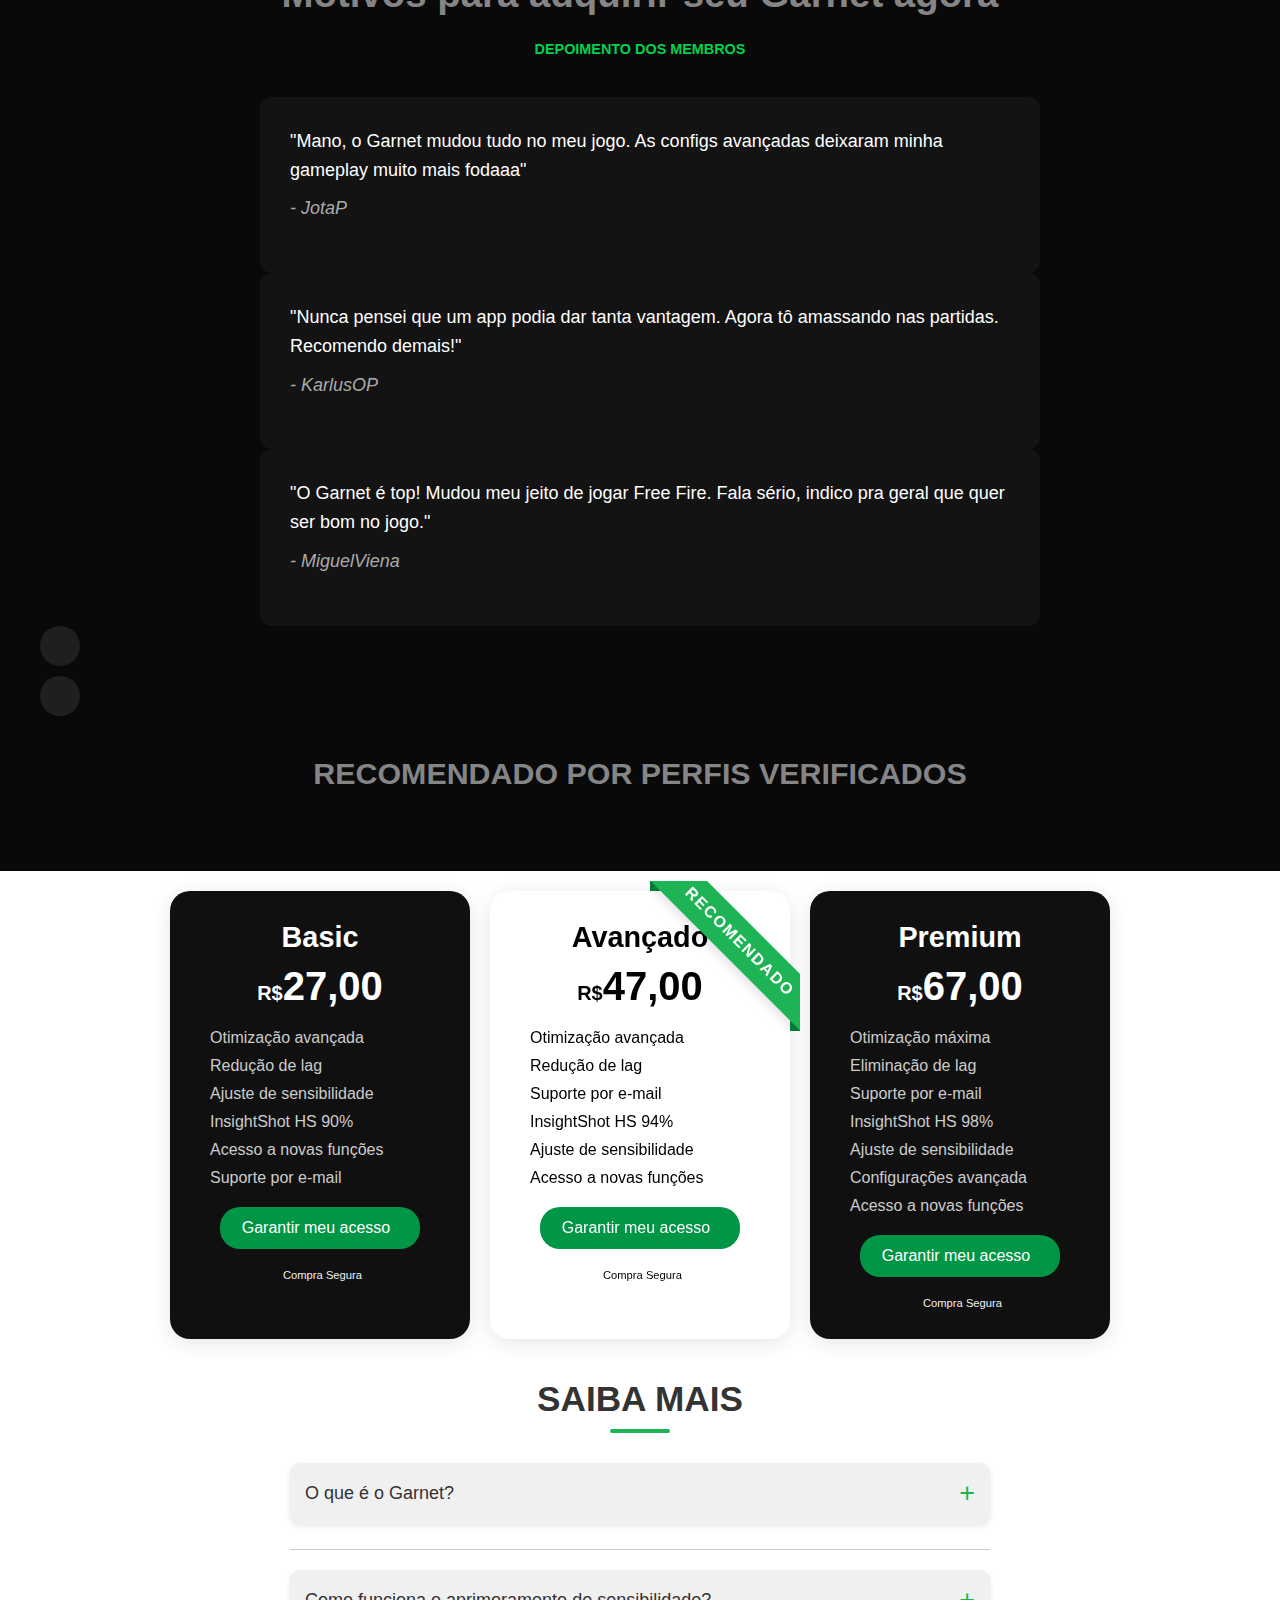
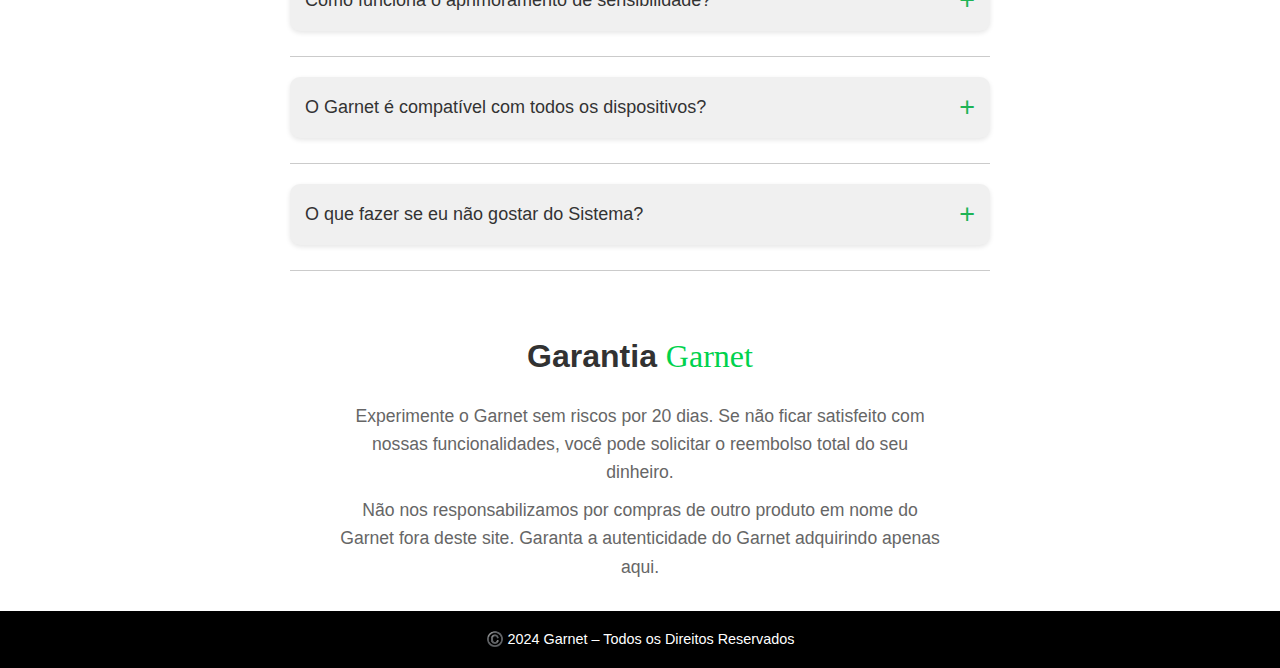
==== commit 8d5a1531: "." ====
--- a/index.html
+++ b/index.html
@@ -140,7 +140,8 @@
                     <li><ion-icon name="close-outline"></ion-icon> Acesso a novas funções</li>
                     <li><ion-icon name="close-outline"></ion-icon> Suporte por e-mail</li>
                 </ul>
-                <a href="#" class="btn">Garantir meu acesso <ion-icon name="arrow-forward-outline"></ion-icon></a>
+                <a href="https://go.perfectpay.com.br/PPU38CONIU0" target="_blank" class="btn">Garantir meu acesso
+                    <ion-icon name="arrow-forward-outline"></ion-icon></a>
                 <div class="btn-additional-info">
                     <ion-icon name="shield-checkmark-outline"></ion-icon> Compra Segura<br>
                 </div>
@@ -157,7 +158,8 @@
                     <li><ion-icon name="checkmark-outline"></ion-icon> Ajuste de sensibilidade</li>
                     <li><ion-icon name="checkmark-outline"></ion-icon> Acesso a novas funções</li>
                 </ul>
-                <a href="#" class="btn">Garantir meu acesso <ion-icon name="arrow-forward-outline"></ion-icon></a>
+                <a href="https://go.perfectpay.com.br/PPU38CONJ1U" target="_blank" class="btn">Garantir meu acesso
+                    <ion-icon name="arrow-forward-outline"></ion-icon></a>
                 <div class="btn-additional-info" style="color: black;">
                     <ion-icon name="shield-checkmark-outline"></ion-icon> Compra Segura<br>
                 </div>
@@ -174,7 +176,8 @@
                     <li><ion-icon name="checkmark-outline"></ion-icon> Configurações avançada</li>
                     <li><ion-icon name="checkmark-outline"></ion-icon> Acesso a novas funções</li>
                 </ul>
-                <a href="#" class="btn">Garantir meu acesso <ion-icon name="arrow-forward-outline"></ion-icon></a>
+                <a href="https://go.perfectpay.com.br/PPU38CONJ20" target="_blank" class="btn">Garantir meu acesso
+                    <ion-icon name="arrow-forward-outline"></ion-icon></a>
                 <div class="btn-additional-info">
                     <ion-icon name="shield-checkmark-outline"></ion-icon> Compra Segura<br>
 
@@ -228,13 +231,17 @@
 
     </section>
 
-
     <footer class="footer">
         <p class="footer-text">©️ 2024 Garnet – Todos os Direitos Reservados</p>
     </footer>
 
     <a href="#pricing" class="btn-buy-fix">Baixar Agora <ion-icon name="add-sharp"></ion-icon></a>
 
+    <div class="sale-notification" id="sale-notification">
+        <ion-icon name="person-circle-outline"></ion-icon>
+        <span class="notification-text"><span id="buyer-count">XX</span> <span></span>pessoas estão comprando agora</span>
+    </div>
+                
     <script src="/js/scripts.js"></script>
 </body>
 
--- a/css/styles.css
+++ b/css/styles.css
@@ -799,4 +799,57 @@
 .footer-text {
   font-size: 0.9em;
   margin: 0;
-}
+  color: #ffffff;
+}
+
+.sale-notification {
+  position: fixed;
+  top: -100px;
+  left: 50%;
+  transform: translateX(-50%);
+  background: #101010;
+  color: #ffffff;
+  padding: 15px 25px;
+  border-radius: 25px;
+  box-shadow: 0 8px 16px rgba(0, 0, 0, 0.3);
+  display: flex;
+  align-items: center;
+  font-size: 1.2em;
+  z-index: 1000;
+  opacity: 0;
+  transition: opacity 0.5s, top 0.5s;
+  font-family: 'Roboto', sans-serif;
+}
+
+.sale-notification.visible {
+  opacity: 1;
+  top: 20px;
+}
+
+.sale-notification ion-icon {
+  margin-right: 15px;
+  font-size: 2em;
+  color: #25d366;
+}
+
+.notification-text {
+  display: flex;
+  align-items: center;
+  font-weight: 500;
+  color: #f0f0f0;
+}
+
+#buyer-count {
+  margin-right: 8px; 
+  font-weight: bold;
+  color: #25d366;
+}
+
+@media (max-width: 768px) {
+  .sale-notification {
+      width: calc(100% - 20px);
+      top: -100px;
+      padding: 15px 20px;
+      font-size: 1em;
+  }
+}
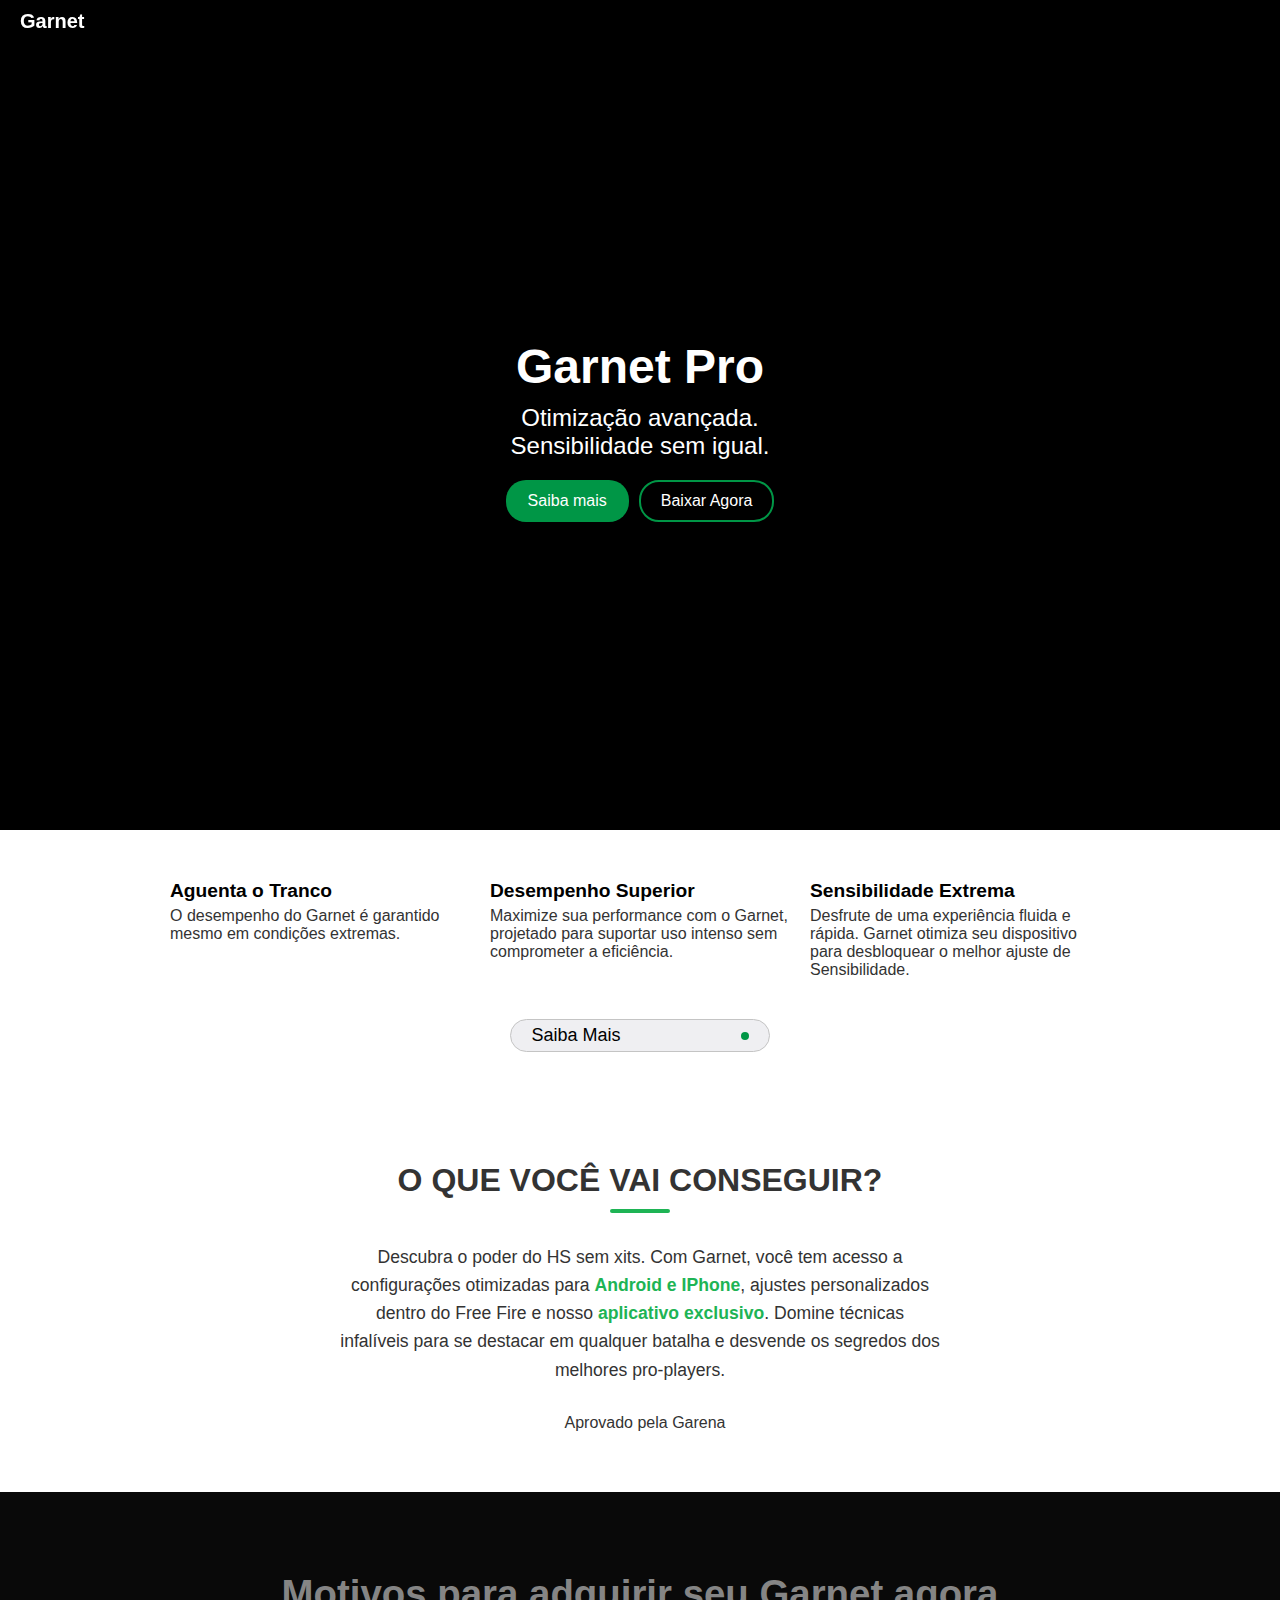
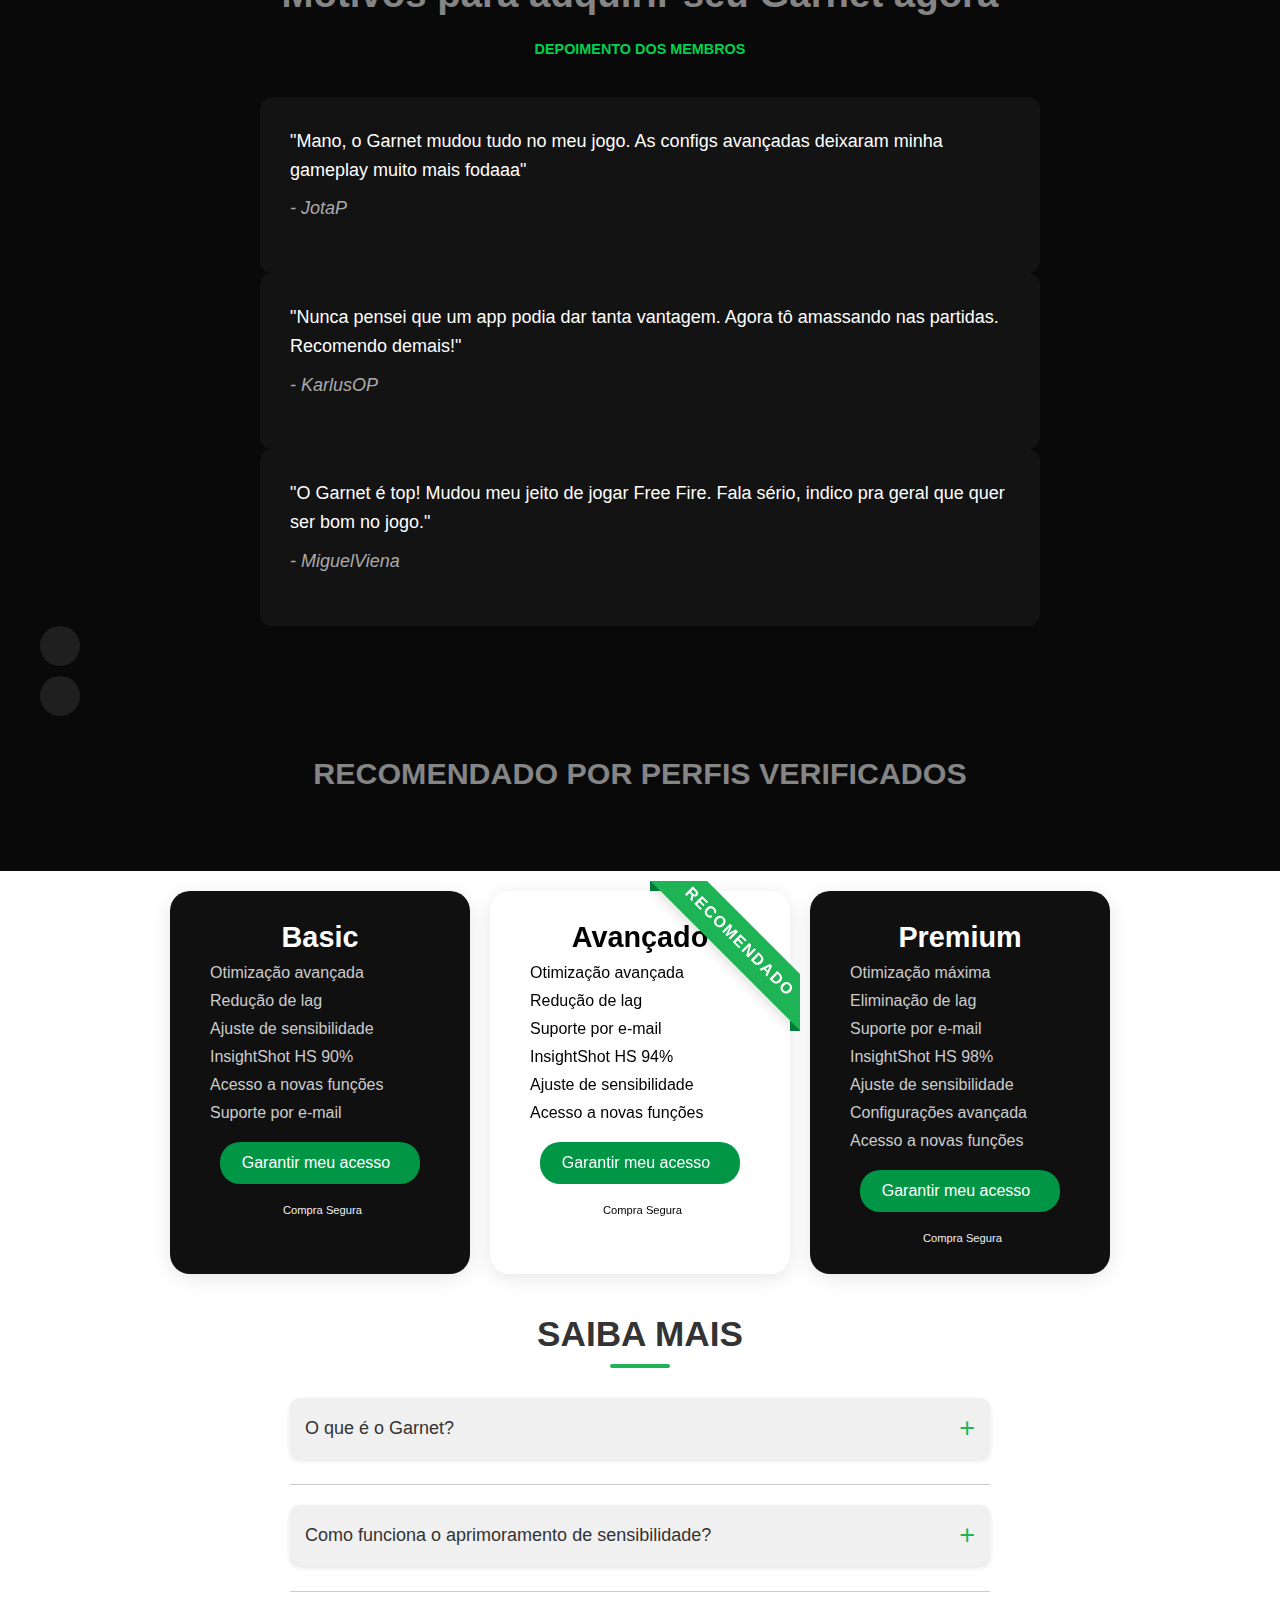
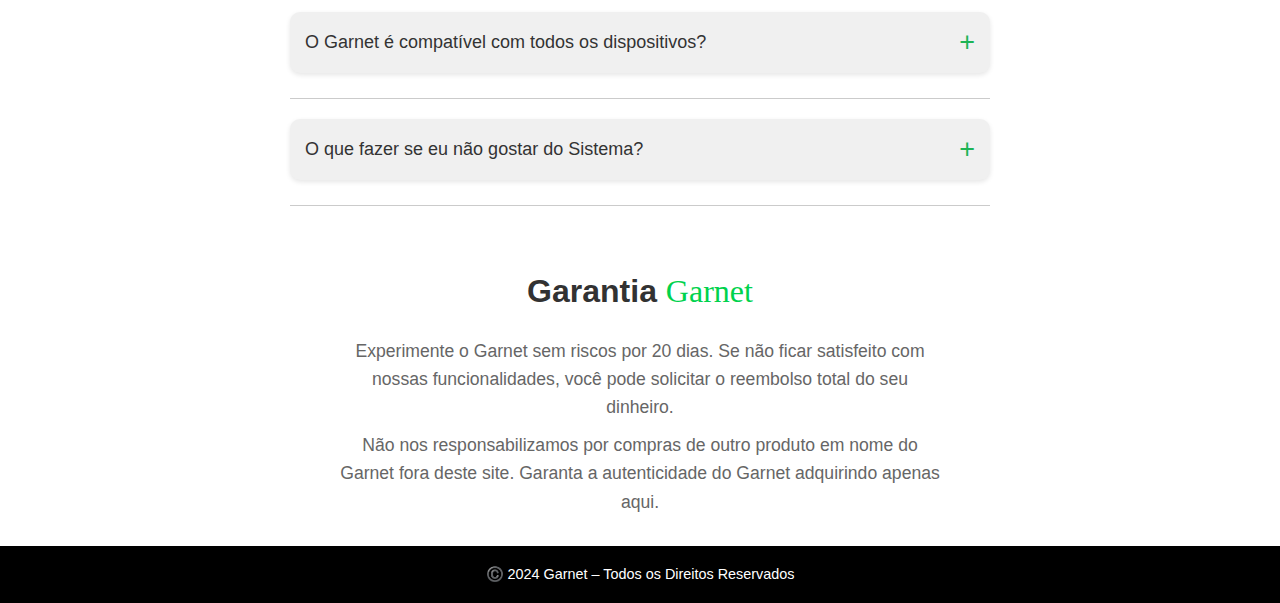
==== commit af48b463: "," ====
--- a/index.html
+++ b/index.html
@@ -131,7 +131,7 @@
         <div class="pricing-container">
             <div class="pricing-card">
                 <h3>Basic</h3>
-                <p class="price"><span>R$</span>27,00</p>
+                <p class="price" style="display: none;"><span>R$</span>27,00</p>
                 <ul>
                     <li><ion-icon name="checkmark-outline"></ion-icon> Otimização avançada</li>
                     <li><ion-icon name="checkmark-outline"></ion-icon> Redução de lag</li>
@@ -149,7 +149,7 @@
             <div class="pricing-card advanced">
                 <span class="ribbon"></span>
                 <h3>Avançado</h3>
-                <p class="price"><span>R$</span>47,00</p>
+                <p class="price" style="display: none;"><span>R$</span>47,00</p>
                 <ul>
                     <li><ion-icon name="checkmark-outline"></ion-icon> Otimização avançada</li>
                     <li><ion-icon name="checkmark-outline"></ion-icon> Redução de lag</li>
@@ -166,7 +166,7 @@
             </div>
             <div class="pricing-card">
                 <h3>Premium</h3>
-                <p class="price"><span>R$</span>67,00</p>
+                <p class="price" style="display: none;"><span>R$</span>67,00</p>
                 <ul>
                     <li><ion-icon name="checkmark-outline"></ion-icon> Otimização máxima</li>
                     <li><ion-icon name="checkmark-outline"></ion-icon> Eliminação de lag</li>
--- a/css/styles.css
+++ b/css/styles.css
@@ -840,7 +840,7 @@
 }
 
 #buyer-count {
-  margin-right: 8px; 
+  margin-right: 8px;
   font-weight: bold;
   color: #25d366;
 }
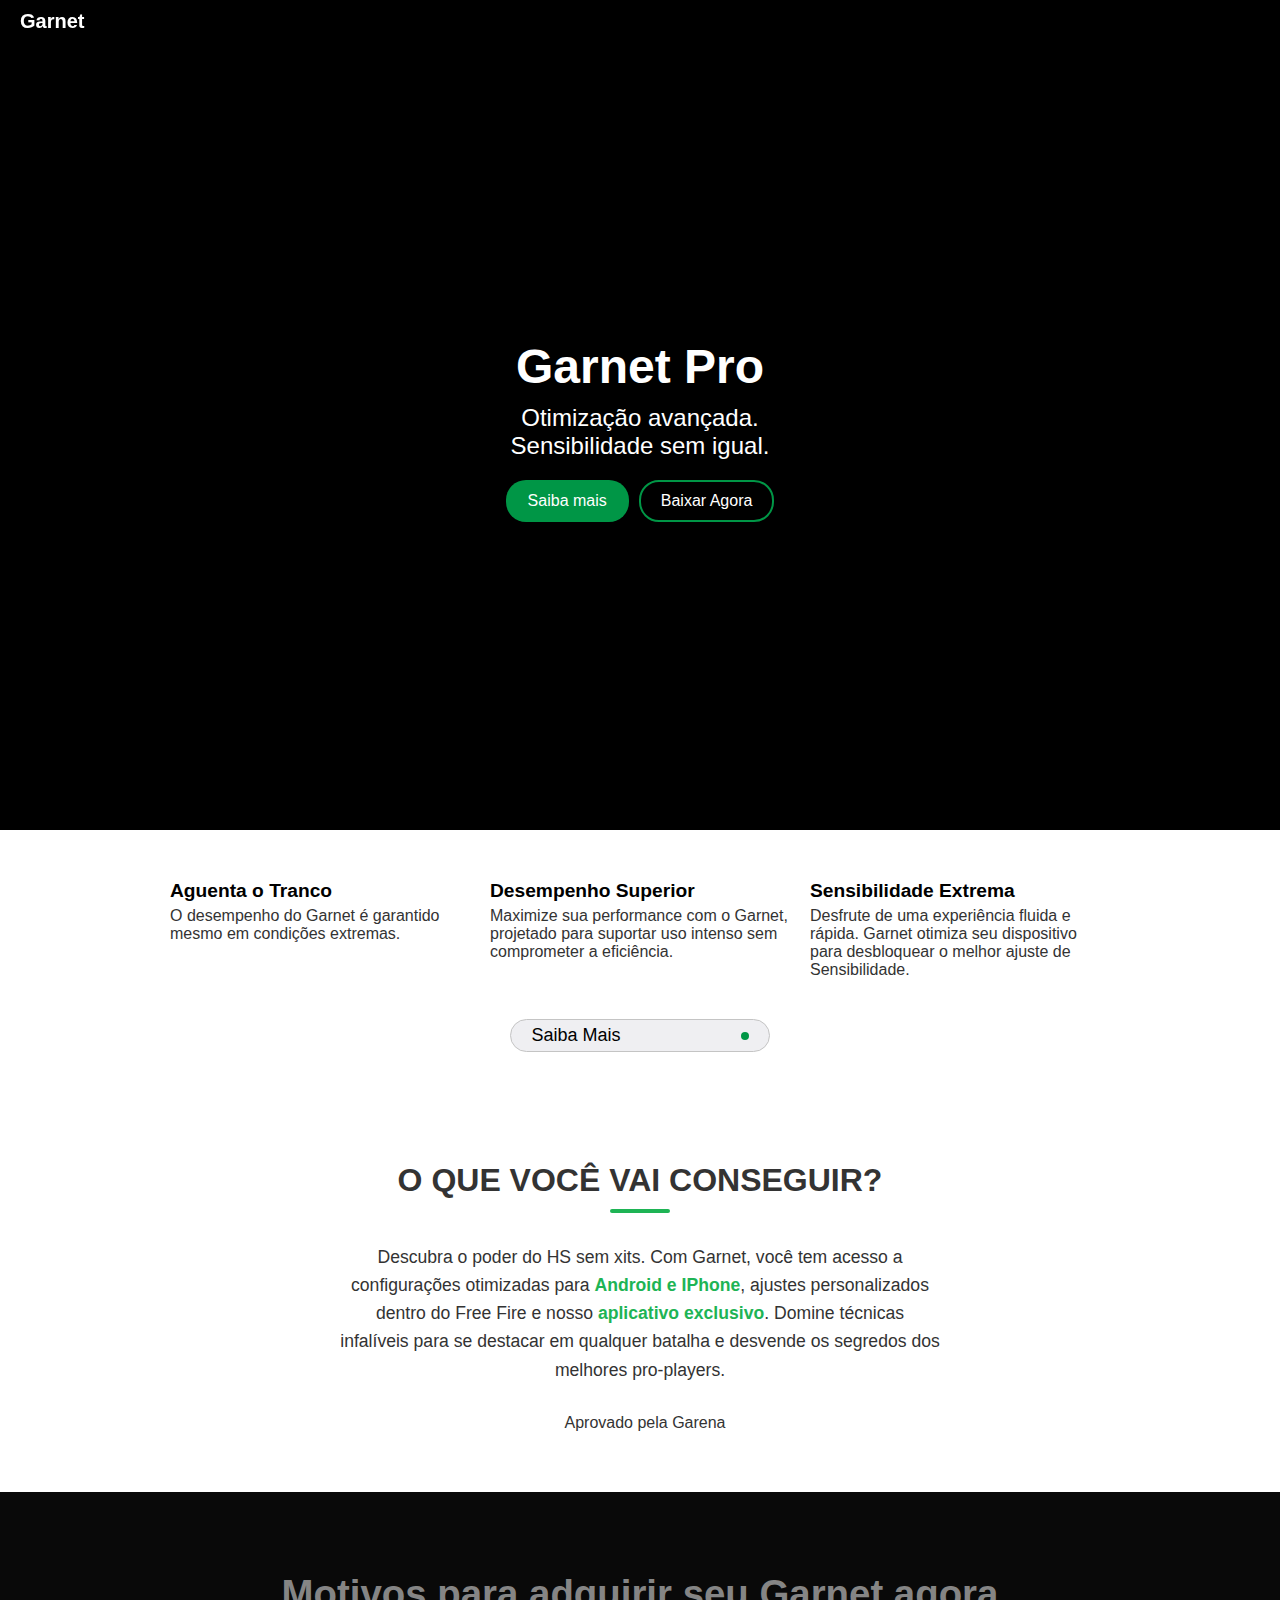
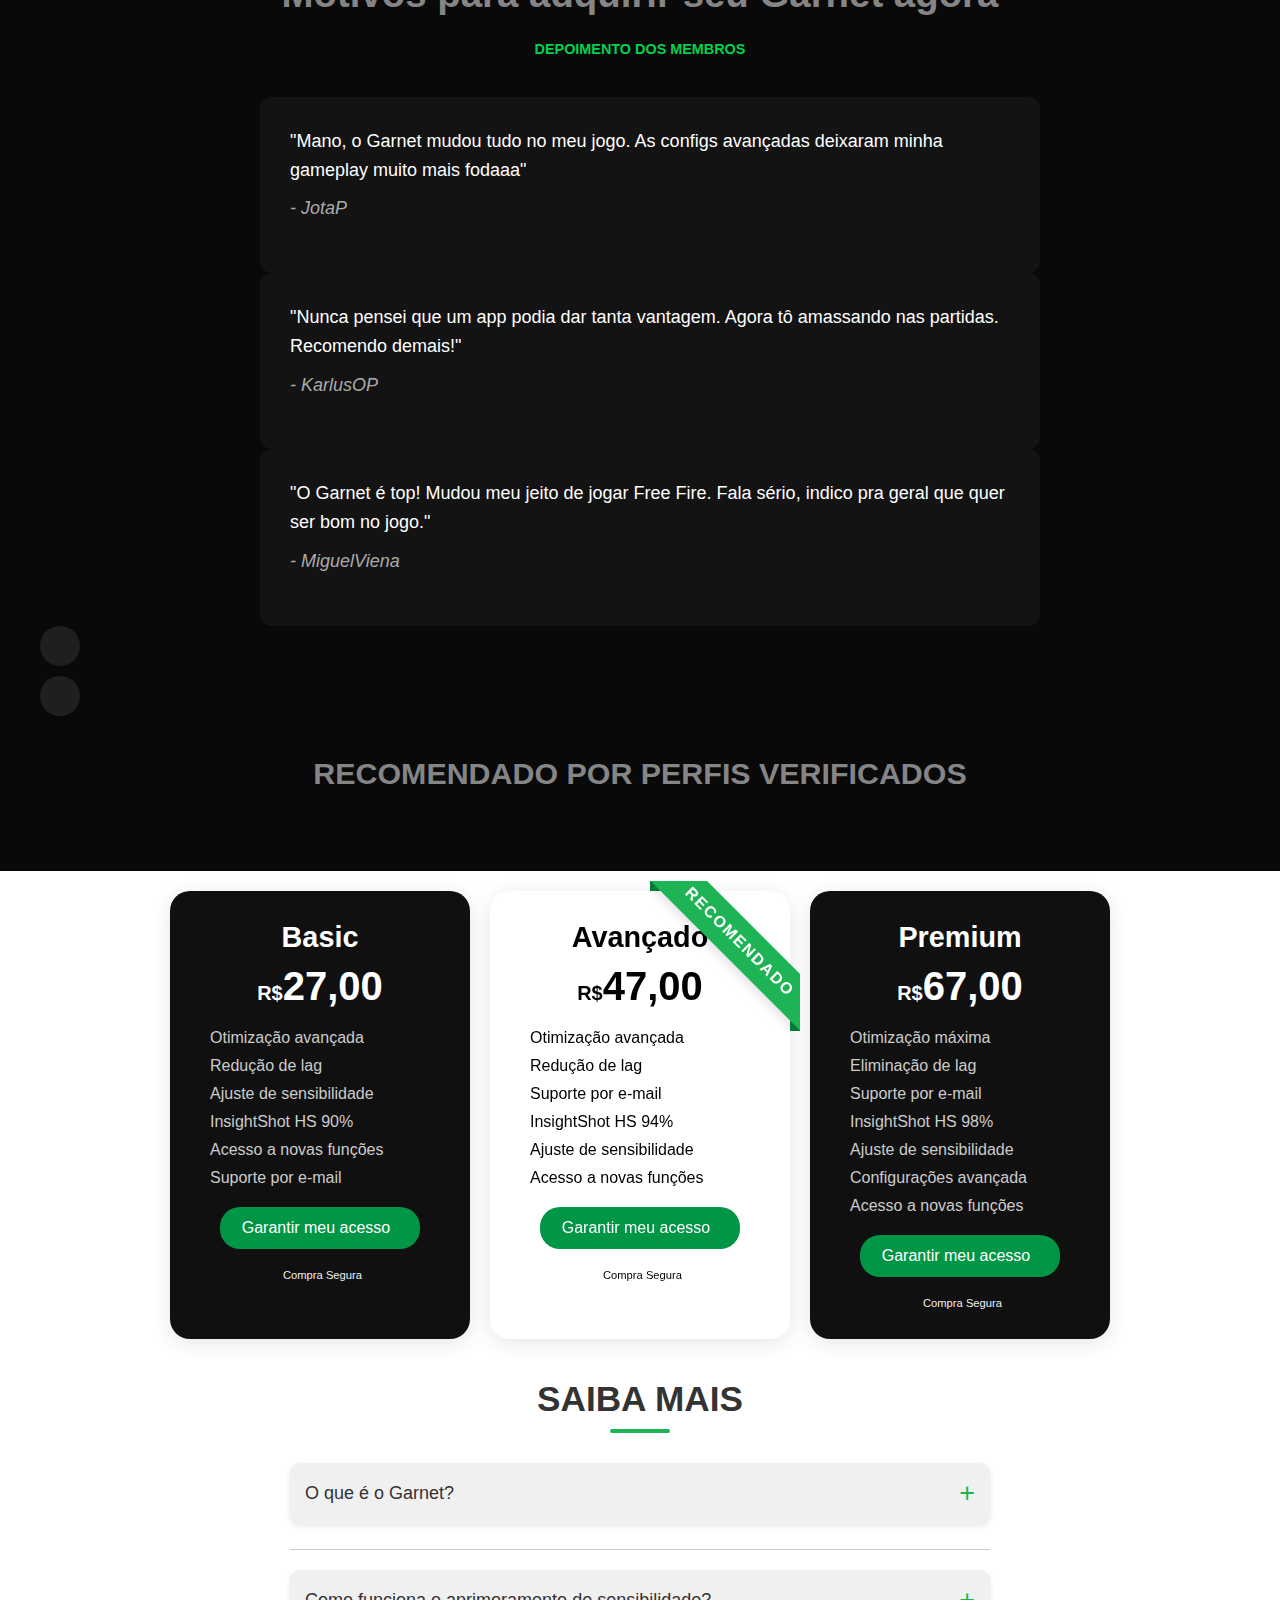
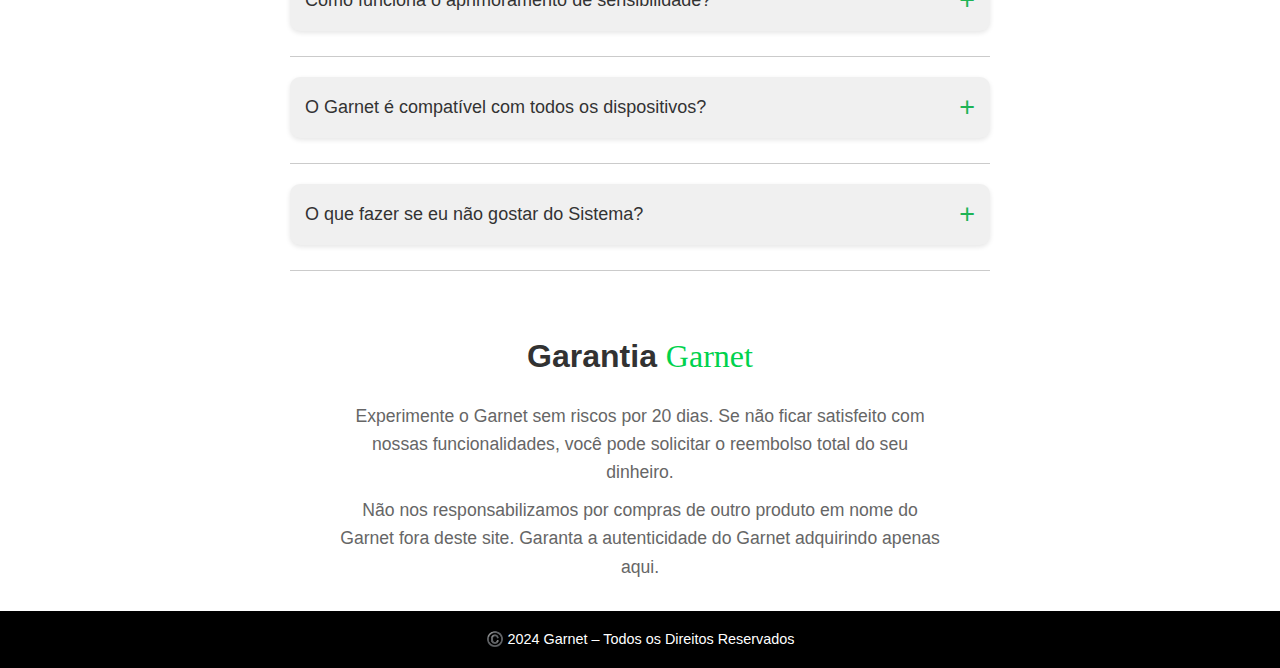
==== commit 3206fbd0: "," ====
--- a/index.html
+++ b/index.html
@@ -131,7 +131,7 @@
         <div class="pricing-container">
             <div class="pricing-card">
                 <h3>Basic</h3>
-                <p class="price" style="display: none;"><span>R$</span>27,00</p>
+                <p class="price"><span>R$</span>27,00</p>
                 <ul>
                     <li><ion-icon name="checkmark-outline"></ion-icon> Otimização avançada</li>
                     <li><ion-icon name="checkmark-outline"></ion-icon> Redução de lag</li>
@@ -149,7 +149,7 @@
             <div class="pricing-card advanced">
                 <span class="ribbon"></span>
                 <h3>Avançado</h3>
-                <p class="price" style="display: none;"><span>R$</span>47,00</p>
+                <p class="price"><span>R$</span>47,00</p>
                 <ul>
                     <li><ion-icon name="checkmark-outline"></ion-icon> Otimização avançada</li>
                     <li><ion-icon name="checkmark-outline"></ion-icon> Redução de lag</li>
@@ -166,7 +166,7 @@
             </div>
             <div class="pricing-card">
                 <h3>Premium</h3>
-                <p class="price" style="display: none;"><span>R$</span>67,00</p>
+                <p class="price"><span>R$</span>67,00</p>
                 <ul>
                     <li><ion-icon name="checkmark-outline"></ion-icon> Otimização máxima</li>
                     <li><ion-icon name="checkmark-outline"></ion-icon> Eliminação de lag</li>
